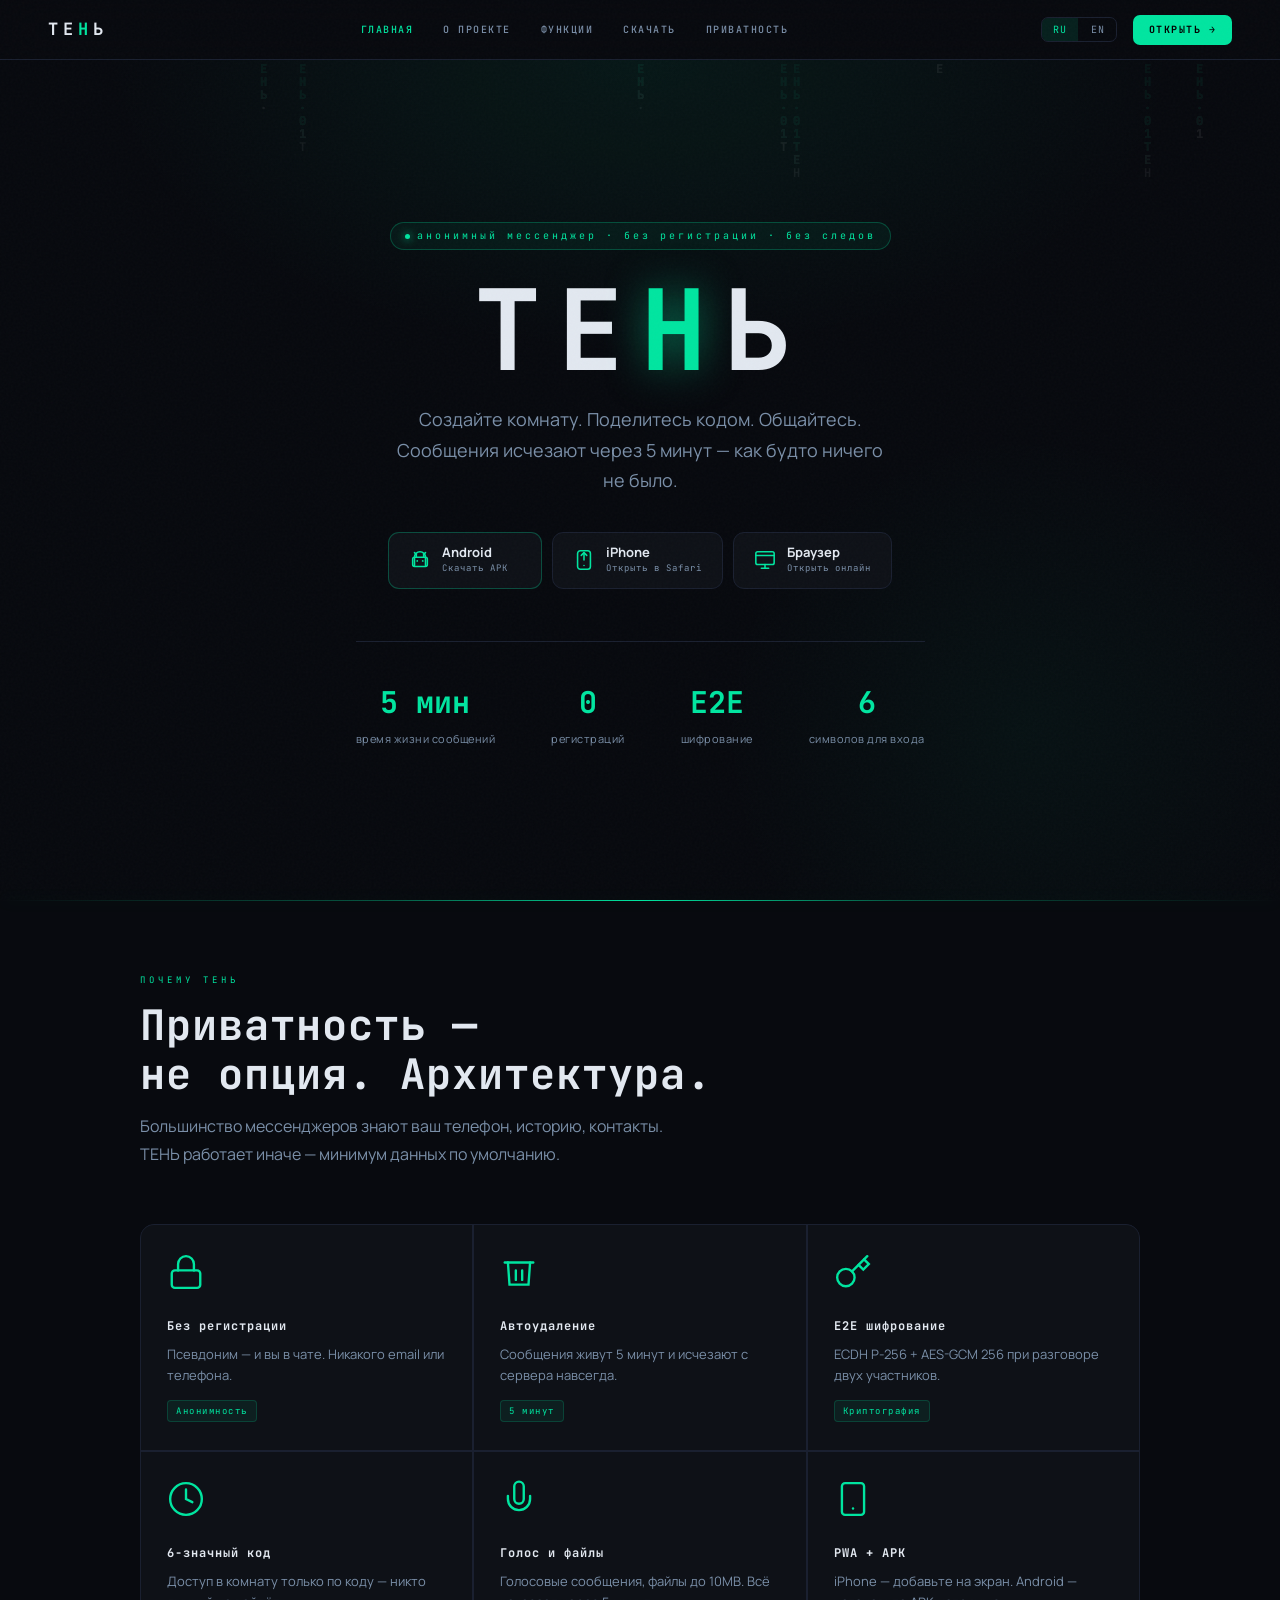
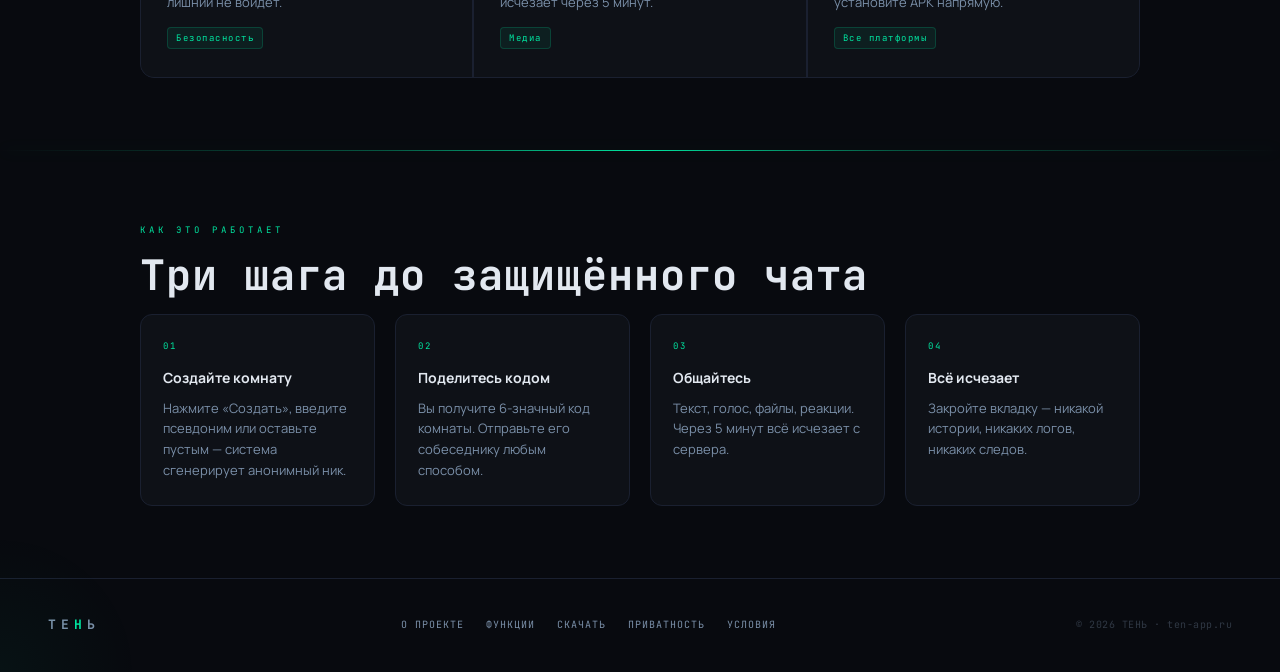
==== index.html @ 89d54ebd "Update index.html" ====
<!DOCTYPE html>
<html lang="ru">
<head>
<meta charset="UTF-8">
<meta name="viewport" content="width=device-width,initial-scale=1,viewport-fit=cover">
<title>ТЕНЬ — анонимный мессенджер</title>
<meta property="og:title" content="ТЕНЬ — анонимный мессенджер">
<meta property="og:description" content="Без регистрации. Сообщения исчезают через 5 минут.">
<meta property="og:type" content="website">
<meta name="description" content="Анонимный мессенджер без регистрации. Сообщения исчезают через 5 минут.">
<meta name="theme-color" content="#080a0f">
<meta name="color-scheme" content="dark">
<meta name="mobile-web-app-capable" content="yes">
<meta name="apple-mobile-web-app-capable" content="yes">
<meta name="apple-mobile-web-app-status-bar-style" content="black-translucent">
<link rel="icon" href="favicon.svg" type="image/svg+xml">
<link rel="stylesheet" href="shared.css">
</head>
<body>

<nav>
  <a class="nav-logo" href="index.html">
    <span class="nav-wordmark">ТЕ<em>Н</em>Ь</span>
  </a>
  <div class="nav-center" id="nav-center">
    <a href="index.html" class="active" data-t="nav_home">ГЛАВНАЯ</a>
    <a href="about.html" data-t="nav_about">О ПРОЕКТЕ</a>
    <a href="features.html" data-t="nav_features">ФУНКЦИИ</a>
    <a href="download.html" data-t="nav_download">СКАЧАТЬ</a>
    <a href="privacy.html" data-t="nav_privacy">ПРИВАТНОСТЬ</a>
  </div>
  <div class="nav-right">
    <div class="lang-switch">
      <button id="btn-ru" onclick="setLang('ru')" class="on">RU</button>
      <button id="btn-en" onclick="setLang('en')">EN</button>
    </div>
    <a class="nav-cta" href="https://ten-app.ru" target="_blank" data-t="nav_open">ОТКРЫТЬ →</a>
    <button class="nav-burger" id="burger">
      <svg width="20" height="20" viewBox="0 0 24 24" fill="none" stroke="currentColor" stroke-width="2"><line x1="3" y1="6" x2="21" y2="6"/><line x1="3" y1="12" x2="21" y2="12"/><line x1="3" y1="18" x2="21" y2="18"/></svg>
    </button>
  </div>
</nav>

<div class="page-wrap">

  <!-- HERO -->
  <section class="hero">
    <div class="hero-bg"></div>
    <canvas id="matrix"></canvas>
    <div class="hero-inner">

      <div class="hero-badge" data-t="hero_badge">анонимный мессенджер · без регистрации · без следов</div>
      <h1 class="hero-title">ТЕ<em>Н</em>Ь</h1>
      <p class="hero-sub" data-t="hero_sub">Создайте комнату. Поделитесь кодом. Общайтесь.<br>Сообщения исчезают через 5 минут — как будто ничего не было.</p>

      <!-- Platform buttons -->
      <div class="hero-platforms">
        <a class="pf-btn pf-android" href="https://pino4ka888-blip.github.io/AnonymousMessenger-/ten.apk">
          <!-- Android robot icon -->
          <svg width="22" height="22" viewBox="0 0 24 24" fill="none" stroke="currentColor" stroke-width="1.7" stroke-linecap="round" stroke-linejoin="round">
            <path d="M6 18V9a6 6 0 0 1 12 0v9"/><rect x="4" y="9" width="16" height="10" rx="2"/><line x1="8" y1="9" x2="8" y2="6"/><line x1="16" y1="9" x2="16" y2="6"/><line x1="8" y1="6" x2="6" y2="4"/><line x1="16" y1="6" x2="18" y2="4"/><circle cx="9" cy="13" r="1" fill="currentColor" stroke="none"/><circle cx="15" cy="13" r="1" fill="currentColor" stroke="none"/>
          </svg>
          <div class="pf-text">
            <span class="pf-label" data-t="pf_android_l">Android</span>
            <span class="pf-sub" data-t="pf_android_s">Скачать APK</span>
          </div>
        </a>
        <a class="pf-btn pf-ios" href="https://ten-app.ru" target="_blank">
          <!-- Phone + share icon for iOS PWA -->
          <svg width="22" height="22" viewBox="0 0 24 24" fill="none" stroke="currentColor" stroke-width="1.7" stroke-linecap="round" stroke-linejoin="round">
            <rect x="5" y="2" width="14" height="20" rx="3"/><line x1="12" y1="18" x2="12.01" y2="18"/><polyline points="9 7 12 4 15 7"/><line x1="12" y1="4" x2="12" y2="12"/>
          </svg>
          <div class="pf-text">
            <span class="pf-label" data-t="pf_ios_l">iPhone</span>
            <span class="pf-sub" data-t="pf_ios_s">Открыть в Safari</span>
          </div>
        </a>
        <a class="pf-btn pf-web" href="https://ten-app.ru" target="_blank">
          <!-- Monitor/browser icon -->
          <svg width="22" height="22" viewBox="0 0 24 24" fill="none" stroke="currentColor" stroke-width="1.7" stroke-linecap="round" stroke-linejoin="round">
            <rect x="2" y="3" width="20" height="14" rx="2"/><line x1="8" y1="21" x2="16" y2="21"/><line x1="12" y1="17" x2="12" y2="21"/><line x1="2" y1="7" x2="22" y2="7"/>
          </svg>
          <div class="pf-text">
            <span class="pf-label" data-t="pf_web_l">Браузер</span>
            <span class="pf-sub" data-t="pf_web_s">Открыть онлайн</span>
          </div>
        </a>
      </div>

      <div class="hero-numbers">
        <div><span class="hn-val" data-t="stat1_v">5 мин</span><div class="hn-label" data-t="stat1_l">время жизни сообщений</div></div>
        <div><span class="hn-val" data-t="stat2_v">0</span><div class="hn-label" data-t="stat2_l">регистраций</div></div>
        <div><span class="hn-val" data-t="stat3_v">E2E</span><div class="hn-label" data-t="stat3_l">шифрование</div></div>
        <div><span class="hn-val" data-t="stat4_v">6</span><div class="hn-label" data-t="stat4_l">символов для входа</div></div>
      </div>
    </div>
  </section>

  <div class="glow-rule"></div>

  <!-- WHY -->
  <div class="sec reveal">
    <div class="sec-kicker" data-t="why_k">почему тень</div>
    <h2 class="sec-title" data-t="why_t">Приватность —<br>не опция. Архитектура.</h2>
    <p class="sec-lead" data-t="why_d">Большинство мессенджеров знают ваш телефон, историю, контакты. ТЕНЬ работает иначе — минимум данных по умолчанию.</p>

    <div class="card-grid">
      <div class="card">
        <svg class="card-icon" viewBox="0 0 24 24" fill="none" stroke="currentColor" stroke-width="1.5" stroke-linecap="round"><rect x="3" y="11" width="18" height="11" rx="2"/><path d="M7 11V7a5 5 0 0 1 10 0v4"/></svg>
        <div class="card-name" data-t="f1_t">Без регистрации</div>
        <div class="card-body" data-t="f1_d">Псевдоним — и вы в чате. Никакого email или телефона.</div>
        <span class="card-tag" data-t="f1_g">Анонимность</span>
      </div>
      <div class="card">
        <svg class="card-icon" viewBox="0 0 24 24" fill="none" stroke="currentColor" stroke-width="1.5" stroke-linecap="round"><polyline points="3 6 5 6 21 6"/><path d="M19 6l-1 14H6L5 6"/><path d="M10 11v6M14 11v6"/></svg>
        <div class="card-name" data-t="f2_t">Автоудаление</div>
        <div class="card-body" data-t="f2_d">Сообщения живут 5 минут и исчезают с сервера навсегда.</div>
        <span class="card-tag" data-t="f2_g">5 минут</span>
      </div>
      <div class="card">
        <svg class="card-icon" viewBox="0 0 24 24" fill="none" stroke="currentColor" stroke-width="1.5" stroke-linecap="round"><path d="M21 2l-9.6 9.6"/><path d="M15.5 7.5l3 3L22 7l-3-3"/><circle cx="7.5" cy="15.5" r="5.5"/></svg>
        <div class="card-name" data-t="f4_t">E2E шифрование</div>
        <div class="card-body" data-t="f4_d">ECDH P-256 + AES-GCM 256 при разговоре двух участников.</div>
        <span class="card-tag" data-t="f4_g">Криптография</span>
      </div>
      <div class="card">
        <svg class="card-icon" viewBox="0 0 24 24" fill="none" stroke="currentColor" stroke-width="1.5" stroke-linecap="round"><circle cx="12" cy="12" r="10"/><polyline points="12 6 12 12 16 14"/></svg>
        <div class="card-name" data-t="f3_t">6-значный код</div>
        <div class="card-body" data-t="f3_d">Доступ в комнату только по коду — никто лишний не войдёт.</div>
        <span class="card-tag" data-t="f3_g">Безопасность</span>
      </div>
      <div class="card">
        <svg class="card-icon" viewBox="0 0 24 24" fill="none" stroke="currentColor" stroke-width="1.5" stroke-linecap="round"><path d="M12 1a3 3 0 0 0-3 3v8a3 3 0 0 0 6 0V4a3 3 0 0 0-3-3z"/><path d="M19 10v2a7 7 0 0 1-14 0v-2"/></svg>
        <div class="card-name" data-t="f5_t">Голос и файлы</div>
        <div class="card-body" data-t="f5_d">Голосовые сообщения, файлы до 10MB. Всё исчезает через 5 минут.</div>
        <span class="card-tag" data-t="f5_g">Медиа</span>
      </div>
      <div class="card">
        <svg class="card-icon" viewBox="0 0 24 24" fill="none" stroke="currentColor" stroke-width="1.5" stroke-linecap="round"><rect x="5" y="2" width="14" height="20" rx="2"/><line x1="12" y1="18" x2="12.01" y2="18"/></svg>
        <div class="card-name" data-t="f6_t">PWA + APK</div>
        <div class="card-body" data-t="f6_d">iPhone — добавьте на экран. Android — установите APK напрямую.</div>
        <span class="card-tag" data-t="f6_g">Все платформы</span>
      </div>
    </div>
  </div>

  <div class="glow-rule"></div>

  <!-- HOW -->
  <div class="sec reveal">
    <div class="sec-kicker" data-t="how_k">как это работает</div>
    <h2 class="sec-title" data-t="how_t">Четыре шага до защищённого чата</h2>
    <div class="steps">
      <div class="step"><div class="step-t" data-t="s1_t">Создайте комнату</div><div class="step-d" data-t="s1_d">Нажмите «Создать», введите псевдоним или оставьте пустым — система сгенерирует анонимный ник.</div></div>
      <div class="step"><div class="step-t" data-t="s2_t">Поделитесь кодом</div><div class="step-d" data-t="s2_d">Вы получите 6-значный код комнаты. Отправьте его собеседнику любым способом.</div></div>
      <div class="step"><div class="step-t" data-t="s3_t">Общайтесь</div><div class="step-d" data-t="s3_d">Текст, голос, файлы, реакции. Через 5 минут всё исчезает с сервера.</div></div>
      <div class="step"><div class="step-t" data-t="s4_t">Всё исчезает</div><div class="step-d" data-t="s4_d">Закройте вкладку — никакой истории, никаких логов, никаких следов.</div></div>
    </div>
  </div>

  <footer>
    <div class="foot-logo">ТЕ<em>Н</em>Ь</div>
    <div class="foot-links">
      <a href="about.html" data-t="nav_about">О ПРОЕКТЕ</a>
      <a href="features.html" data-t="nav_features">ФУНКЦИИ</a>
      <a href="download.html" data-t="nav_download">СКАЧАТЬ</a>
      <a href="privacy.html" data-t="nav_privacy">ПРИВАТНОСТЬ</a>
      <a href="terms.html" data-t="nav_terms">УСЛОВИЯ</a>
    </div>
    <div class="foot-copy" data-t="foot_copy">© 2026 ТЕНЬ </div>
  </footer>
</div>

<script src="shared.js"></script>
<script>initMatrix('matrix');</script>
</body>
</html>
---- shared.css ----
@import url('https://fonts.googleapis.com/css2?family=JetBrains+Mono:wght@300;400;500;700&family=Manrope:wght@300;400;500;600;700;800&display=swap');

*, *::before, *::after { box-sizing: border-box; margin: 0; padding: 0; }

:root {
  --bg:       #080a0f;
  --surface:  #0e1117;
  --panel:    #131720;
  --border:   #1a2030;
  --accent:   #00e5a0;
  --danger:   #ff4757;
  --text:     #e2e8f0;
  --muted:    #7a8fa8;
  --glow:     rgba(0,229,160,0.18);
}

html { scroll-behavior: smooth; }

body {
  background: var(--bg);
  color: var(--text);
  font-family: 'Manrope', sans-serif;
  line-height: 1.6;
  overflow-x: hidden;
  min-height: 100vh;
  /* iOS: prevent font inflation */
  -webkit-text-size-adjust: 100%;
  text-size-adjust: 100%;
}

/* iOS tap highlight */
a, button { -webkit-tap-highlight-color: transparent; }

/* Safe area for notched iPhones - applied via media query */
@supports(padding: env(safe-area-inset-left)) {
  nav { padding-left: max(48px, env(safe-area-inset-left)); padding-right: max(48px, env(safe-area-inset-right)); }
  footer { padding-bottom: max(36px, env(safe-area-inset-bottom)); }
}

/* Noise texture */
body::after {
  content: '';
  position: fixed;
  pointer-events: none;
  z-index: 9999;
  opacity: 0.025;
  background-image: url("data:image/svg+xml,%3Csvg viewBox='0 0 512 512' xmlns='http://www.w3.org/2000/svg'%3E%3Cfilter id='n'%3E%3CfeTurbulence type='fractalNoise' baseFrequency='0.75' numOctaves='4' stitchTiles='stitch'/%3E%3C/filter%3E%3Crect width='100%25' height='100%25' filter='url(%23n)'/%3E%3C/svg%3E");
  /* iOS Safari: inset not supported in older versions */
  top: 0; right: 0; bottom: 0; left: 0;
}

/* Scrollbar */
::-webkit-scrollbar { width: 3px; }
::-webkit-scrollbar-track { background: transparent; }
::-webkit-scrollbar-thumb { background: var(--border); border-radius: 2px; }

/* ── NAV ── */
nav {
  position: fixed; top: 0; left: 0; right: 0;
  z-index: 500;
  height: 60px;
  display: -webkit-box;
  display: -ms-flexbox;
  display: flex;
  -webkit-box-align: center;
      -ms-flex-align: center;
          align-items: center;
  -webkit-box-pack: justify;
      -ms-flex-pack: justify;
          justify-content: space-between;
  padding: 0 48px;
  background: rgba(8,10,15,0.88);
  -webkit-backdrop-filter: blur(24px);
          backdrop-filter: blur(24px);
  border-bottom: 1px solid var(--border);
}
.nav-logo {
  display: flex; align-items: center; gap: 11px;
  text-decoration: none; cursor: pointer;
}
.nav-logo svg { width: 38px; height: 38px; flex-shrink: 0; }
.nav-wordmark {
  font-family: 'JetBrains Mono', monospace;
  font-size: 17px; font-weight: 700;
  letter-spacing: 5px; color: var(--text);
}
.nav-wordmark em { font-style: normal; color: var(--accent); }

.nav-center {
  display: flex; align-items: center; gap: 4px;
}
.nav-center a {
  font-family: 'JetBrains Mono', monospace;
  font-size: 10px; letter-spacing: 1.5px; font-weight: 500;
  color: var(--muted); text-decoration: none;
  padding: 6px 13px; border-radius: 6px;
  transition: color .18s, background .18s;
}
.nav-center a:hover { color: var(--accent); background: rgba(0,229,160,.06); }
.nav-center a.active { color: var(--accent); }

.nav-right {
  display: flex; align-items: center; gap: 16px;
}
.lang-switch {
  display: flex; align-items: center; gap: 2px;
  border: 1px solid var(--border); border-radius: 7px;
  overflow: hidden;
}
.lang-switch button {
  font-family: 'JetBrains Mono', monospace;
  font-size: 10px; letter-spacing: 1px;
  background: none; border: none; cursor: pointer;
  color: var(--muted); padding: 5px 11px;
  transition: all .18s;
}
.lang-switch button.on { background: rgba(0,229,160,.1); color: var(--accent); }

.nav-cta {
  font-family: 'JetBrains Mono', monospace;
  font-size: 10px; letter-spacing: 1.5px; font-weight: 700;
  color: #000; background: var(--accent);
  padding: 7px 16px; border-radius: 7px;
  text-decoration: none; border: none; cursor: pointer;
  transition: all .18s;
}
.nav-cta:hover { background: #00ffb0; transform: translateY(-1px); }

/* Hamburger mobile */
.nav-burger {
  display: none;
  background: none; border: none; cursor: pointer;
  color: var(--muted); padding: 4px;
}

/* ── PAGE WRAPPER ── */
.page-wrap { padding-top: 60px; }

/* ── HERO SECTION ── */
.hero {
  position: relative; overflow: hidden;
  min-height: calc(100vh - 60px);
  display: flex; align-items: center; justify-content: center;
  text-align: center;
  padding: 52px 40px 44px;
}
.hero-bg {
  position: absolute; top: 0; left: 0; right: 0; bottom: 0;
  background:
    radial-gradient(ellipse 60% 50% at 50% 0%, rgba(0,229,160,.07) 0%, transparent 70%),
    radial-gradient(ellipse 40% 60% at 80% 80%, rgba(0,229,160,.04) 0%, transparent 60%);
}
#matrix { position: absolute; top: 0; left: 0; right: 0; bottom: 0; width: 100%; height: 100%; opacity: .06; }

.hero-inner { position: relative; z-index: 2; max-width: 740px; }

.hero-badge {
  display: inline-flex; align-items: center; gap: 7px;
  font-family: 'JetBrains Mono', monospace;
  font-size: 10px; letter-spacing: 3px; color: var(--accent);
  border: 1px solid rgba(0,229,160,.25);
  padding: 5px 14px; border-radius: 20px;
  background: rgba(0,229,160,.05);
  margin-bottom: 24px;
  opacity: 0; animation: up .5s .1s forwards;
}
.hero-badge::before {
  content: ''; width: 5px; height: 5px; border-radius: 50%;
  background: var(--accent);
  box-shadow: 0 0 8px var(--accent);
  animation: pulse 2s infinite;
}
@keyframes pulse { 0%,100%{opacity:1} 50%{opacity:.3} }

.hero-logo {
  width: 96px; height: 96px;
  margin: 0 auto 32px;
  filter: drop-shadow(0 0 28px rgba(0,229,160,.45));
  animation: float 4s ease-in-out infinite, up .6s .2s both;
}
@keyframes float { 0%,100%{transform:translateY(0)} 50%{transform:translateY(-10px)} }

.hero-title {
  font-family: 'JetBrains Mono', monospace;
  font-size: clamp(64px,11vw,112px);
  font-weight: 700; letter-spacing: 16px;
  line-height: 1; color: var(--text);
  margin-bottom: 18px;
  opacity: 0; animation: up .6s .3s forwards;
}
.hero-title em { font-style: normal; color: var(--accent); text-shadow: 0 0 40px rgba(0,229,160,.5); }

.hero-sub {
  font-size: 18px; color: var(--muted);
  line-height: 1.7; max-width: 500px; margin: 0 auto 36px;
  opacity: 0; animation: up .6s .45s forwards;
}

.hero-btns {
  display: flex; align-items: center; justify-content: center;
  gap: 14px; flex-wrap: wrap;
  opacity: 0; animation: up .6s .6s forwards;
}
.btn {
  display: inline-flex; align-items: center; gap: 8px;
  font-family: 'JetBrains Mono', monospace;
  font-size: 11px; font-weight: 700; letter-spacing: 1px;
  padding: 13px 26px; border-radius: 9px;
  text-decoration: none; border: none; cursor: pointer;
  transition: all .2s; white-space: nowrap;
}
.btn-solid { background: var(--accent); color: #000; }
.btn-solid:hover { background: #00ffb0; transform: translateY(-2px); box-shadow: 0 8px 28px rgba(0,229,160,.28); }
.btn-outline { background: none; color: var(--accent); border: 1px solid rgba(0,229,160,.35); }
.btn-outline:hover { border-color: var(--accent); background: rgba(0,229,160,.06); transform: translateY(-2px); }


/* ── PLATFORM BUTTONS (hero) ── */
.hero-platforms {
  display: -webkit-box; display: -ms-flexbox; display: flex;
  -webkit-box-align: stretch; -ms-flex-align: stretch; align-items: stretch;
  justify-content: center;
  gap: 10px; flex-wrap: wrap;
  opacity: 0; animation: up .6s .6s forwards;
  margin-bottom: 0;
}
.pf-btn {
  display: -webkit-inline-box; display: -ms-inline-flexbox; display: inline-flex;
  -webkit-box-align: center; -ms-flex-align: center; align-items: center;
  gap: 11px;
  font-family: "Manrope", sans-serif;
  text-decoration: none;
  padding: 12px 20px; border-radius: 11px;
  transition: all .2s; white-space: nowrap;
  border: 1px solid var(--border);
  background: var(--surface);
  min-width: 154px;
}
.pf-btn:hover { border-color: rgba(0,229,160,.4); background: var(--panel); transform: translateY(-2px); }
.pf-android { border-color: rgba(0,229,160,.28); }
.pf-android:hover { box-shadow: 0 6px 22px rgba(0,229,160,.15); }
.pf-text { display: -webkit-box; display: -ms-flexbox; display: flex; flex-direction: column; text-align: left; gap: 1px; }
.pf-label { font-size: 13px; font-weight: 700; color: var(--text); line-height: 1.2; }
.pf-sub { font-family: "JetBrains Mono", monospace; font-size: 9px; letter-spacing: 1px; color: var(--muted); }
.pf-btn svg { color: var(--accent); flex-shrink: 0; }
@media(max-width:520px){
  .hero-platforms { flex-direction: column; align-items: stretch; }
  .pf-btn { min-width: unset; justify-content: flex-start; }
}

.hero-numbers {
  display: flex; align-items: center; justify-content: center;
  gap: 56px; flex-wrap: wrap;
  margin-top: 52px; padding-top: 36px;
  border-top: 1px solid var(--border);
  opacity: 0; animation: up .5s .75s forwards;
}
.hn-val {
  font-family: 'JetBrains Mono', monospace;
  font-size: 30px; font-weight: 700; color: var(--accent); display: block;
}
.hn-label { font-size: 11px; color: var(--muted); letter-spacing: .5px; margin-top: 4px; }

@keyframes up {
  from { opacity:0; transform:translateY(18px); }
  to   { opacity:1; transform:translateY(0); }
}

/* ── GLOW RULE ── */
.glow-rule {
  height: 1px;
  background: linear-gradient(90deg, transparent 0%, rgba(0,229,160,.35) 30%, #00e5a0 50%, rgba(0,229,160,.35) 70%, transparent 100%);
  box-shadow: 0 0 16px rgba(0,229,160,.2);
  margin: 0;
}

/* ── SECTION ── */
.sec {
  max-width: 1080px; margin: 0 auto;
  padding: 72px 40px;
}
.sec-kicker {
  font-family: 'JetBrains Mono', monospace;
  font-size: 9px; letter-spacing: 4px; color: var(--accent);
  text-transform: uppercase; margin-bottom: 14px;
}
.sec-title {
  font-family: 'JetBrains Mono', monospace;
  font-size: clamp(26px,4vw,42px); font-weight: 700;
  letter-spacing: 1px; color: var(--text); line-height: 1.15;
  margin-bottom: 14px;
}
.sec-lead {
  font-size: 16px; color: var(--muted); line-height: 1.75;
  max-width: 540px; margin-bottom: 56px;
}

/* ── CARD GRID ── */
.card-grid {
  display: grid;
  grid-template-columns: repeat(auto-fill, minmax(290px,1fr));
  gap: 2px;
  background: var(--border);
  border: 1px solid var(--border);
  border-radius: 14px;
  overflow: hidden;
}
.card {
  background: var(--surface);
  padding: 28px 26px;
  transition: background .2s;
  position: relative;
}
.card:hover { background: var(--panel); }
.card-icon {
  width: 38px; height: 38px; margin-bottom: 18px; color: var(--accent);
}
.card-name {
  font-family: 'JetBrains Mono', monospace;
  font-size: 12px; font-weight: 700; letter-spacing: 1px;
  color: var(--text); margin-bottom: 8px;
}
.card-body { font-size: 13px; color: var(--muted); line-height: 1.65; }
.card-tag {
  display: inline-block; margin-top: 13px;
  font-family: 'JetBrains Mono', monospace; font-size: 9px; letter-spacing: 1.5px;
  padding: 3px 8px; border-radius: 4px;
  background: rgba(0,229,160,.07); color: var(--accent);
  border: 1px solid rgba(0,229,160,.18);
}

/* ── STEPS ── */
.steps {
  display: grid;
  grid-template-columns: repeat(auto-fill, minmax(210px,1fr));
  gap: 20px; counter-reset: step;
}
.step {
  counter-increment: step;
  background: var(--surface); border: 1px solid var(--border);
  border-radius: 12px; padding: 24px 22px;
  transition: border-color .2s, transform .2s;
  position: relative;
}
.step:hover { border-color: rgba(0,229,160,.28); transform: translateY(-3px); }
.step::before {
  content: "0" counter(step);
  font-family: 'JetBrains Mono', monospace; font-size: 9px;
  color: var(--accent); letter-spacing: 2px; display: block; margin-bottom: 14px;
}
.step-t { font-size: 14px; font-weight: 700; color: var(--text); margin-bottom: 8px; }
.step-d { font-size: 13px; color: var(--muted); line-height: 1.6; }

/* ── TERMINAL ── */
.terminal {
  background: var(--surface); border: 1px solid var(--border);
  border-radius: 12px; overflow: hidden;
  font-family: 'JetBrains Mono', monospace;
}
.term-bar {
  background: var(--panel); padding: 9px 16px;
  display: flex; align-items: center; gap: 7px;
  border-bottom: 1px solid var(--border);
}
.dot { width: 9px; height: 9px; border-radius: 50%; }
.dot.r{background:#ff5f57} .dot.y{background:#febc2e} .dot.g{background:#28c840}
.term-label { font-size: 10px; color: var(--muted); letter-spacing: 1px; margin-left: 6px; }
.term-body { padding: 18px 22px; font-size: 12px; line-height: 2; }
.tc { color: var(--accent); }
.td { color: rgba(122,143,168,.55); }
.th { color: var(--text); }

/* ── TECH GRID ── */
.tech-grid {
  display: grid;
  grid-template-columns: repeat(auto-fill, minmax(170px,1fr));
  gap: 14px; margin-top: 36px;
}
.tech-item {
  background: var(--surface); border: 1px solid var(--border);
  border-radius: 10px; padding: 16px 18px;
  transition: border-color .2s;
}
.tech-item:hover { border-color: rgba(0,229,160,.22); }
.tech-n { font-family: 'JetBrains Mono', monospace; font-size: 12px; font-weight: 700; color: var(--accent); margin-bottom: 4px; }
.tech-d { font-size: 11px; color: var(--muted); line-height: 1.5; }

/* ── SECURITY SPLIT ── */
.split2 { display: grid; grid-template-columns: 1fr 1fr; gap: 20px; }
@media(max-width:640px){ .split2{grid-template-columns:1fr} }
.scard {
  background: var(--surface); border: 1px solid var(--border);
  border-radius: 13px; padding: 26px 24px;
  transition: border-color .2s;
}
.scard:hover { border-color: rgba(0,229,160,.22); }
.scard.hi { border-color: rgba(0,229,160,.3); background: linear-gradient(135deg,rgba(0,229,160,.04),var(--surface)); }
.scard-kicker { font-family:'JetBrains Mono',monospace; font-size:9px; letter-spacing:3px; color:var(--accent); margin-bottom:10px; }
.scard-t { font-size:16px; font-weight:700; color:var(--text); margin-bottom:10px; }
.scard-d { font-size:13px; color:var(--muted); line-height:1.65; }
.tick-list { list-style:none; margin-top:14px; display:flex; flex-direction:column; gap:7px; }
.tick-list li { font-size:12px; color:var(--muted); padding-left:18px; position:relative; line-height:1.5; }
.tick-list li::before { content:'✓'; position:absolute; left:0; color:var(--accent); font-weight:700; }
.tick-list li.no::before { content:'✗'; color:var(--danger); }

/* ── DOWNLOAD CARDS ── */
.dl-grid {
  display: grid;
  grid-template-columns: repeat(auto-fill, minmax(270px,1fr));
  gap: 20px; margin-top: 48px;
}
.dlcard {
  background: var(--surface); border: 1px solid var(--border);
  border-radius: 16px; padding: 32px 26px; text-align: center;
  transition: border-color .2s, transform .2s;
  position: relative; overflow: hidden;
}
.dlcard::after {
  content:''; position:absolute; bottom:0; left:0; right:0;
  height:2px; background:var(--accent);
  transform:scaleX(0); transition:transform .3s; transform-origin:center;
}
.dlcard:hover { border-color:rgba(0,229,160,.3); transform:translateY(-4px); }
.dlcard:hover::after { transform:scaleX(1); }
.dlcard.feat { border-color:rgba(0,229,160,.32); background:linear-gradient(135deg,rgba(0,229,160,.05),var(--surface)); }
.dl-badge {
  display:inline-block; font-family:'JetBrains Mono',monospace; font-size:8px;
  letter-spacing:2px; padding:3px 9px; border-radius:20px;
  background:rgba(0,229,160,.1); color:var(--accent);
  border:1px solid rgba(0,229,160,.22); margin-bottom:18px;
}
.dl-emoji { font-size:44px; margin-bottom:14px; display:block; }
.dl-title {
  font-family:'JetBrains Mono',monospace; font-size:14px; font-weight:700;
  letter-spacing:2px; color:var(--text); margin-bottom:8px;
}
.dl-desc { font-size:12px; color:var(--muted); line-height:1.65; margin-bottom:20px; }
.dl-steps {
  font-size:11px; color:var(--muted); text-align:left;
  background:rgba(0,0,0,.28); border-radius:7px;
  padding:11px 14px; margin-bottom:18px; line-height:1.9;
  border:1px solid var(--border); font-family:'JetBrains Mono',monospace;
}
.dl-steps span { display:block; color:var(--accent); font-size:8px; letter-spacing:2px; margin-bottom:5px; }

/* ── PROSE (Privacy/Terms) ── */
.prose-wrap { max-width:740px; margin:0 auto; padding:80px 40px 100px; }
.prose-wrap h1 {
  font-family:'JetBrains Mono',monospace; font-size:clamp(22px,4vw,34px);
  font-weight:700; letter-spacing:2px; color:var(--text); margin-bottom:8px;
}
.prose-date {
  font-family:'JetBrains Mono',monospace; font-size:10px; letter-spacing:1px;
  color:var(--muted); margin-bottom:40px; padding-bottom:28px;
  border-bottom:1px solid var(--border);
}
.prose-wrap h2 {
  font-family:'JetBrains Mono',monospace; font-size:10px; letter-spacing:3px;
  color:var(--accent); text-transform:uppercase; margin:36px 0 12px;
}
.prose-wrap p { font-size:14px; color:var(--muted); line-height:1.8; margin-bottom:12px; }
.prose-wrap ul { list-style:none; padding:0; }
.prose-wrap li { font-size:14px; color:var(--muted); line-height:1.75; margin-bottom:9px; padding-left:18px; position:relative; }
.prose-wrap li::before { content:'—'; position:absolute; left:0; color:var(--accent); }
.prose-callout {
  background:rgba(0,229,160,.05); border:1px solid rgba(0,229,160,.2);
  border-radius:10px; padding:18px 22px; margin:22px 0;
}
.prose-callout p { color:var(--text); margin:0; }
.prose-wrap strong { color:var(--text); font-weight:600; }

/* ── FOOTER ── */
footer {
  border-top:1px solid var(--border);
  padding:36px 48px;
  display:flex; align-items:center; justify-content:space-between;
  flex-wrap:wrap; gap:16px;
}
.foot-logo { font-family:'JetBrains Mono',monospace; font-size:13px; font-weight:700; letter-spacing:5px; color:var(--muted); }
.foot-logo em { font-style:normal; color:var(--accent); }
.foot-links { display:flex; gap:22px; flex-wrap:wrap; }
.foot-links a { font-family:'JetBrains Mono',monospace; font-size:10px; letter-spacing:1px; color:var(--muted); text-decoration:none; transition:color .18s; }
.foot-links a:hover { color:var(--accent); }
.foot-copy { font-family:'JetBrains Mono',monospace; font-size:10px; letter-spacing:.5px; color:rgba(122,143,168,.35); }

/* ── REVEAL ── */
.reveal { opacity:0; transform:translateY(22px); transition:opacity .6s, transform .6s; }
.reveal.in { opacity:1; transform:translateY(0); }

/* ── RESPONSIVE ── */

/* Tablet: 769–1024px */
@media(max-width:1024px){
  nav { padding:0 28px; }
  .nav-center a { padding:6px 9px; font-size:9px; }
  .sec { padding:72px 28px; }
  .hero { padding:72px 28px; }
  .card-grid { grid-template-columns: repeat(auto-fill, minmax(240px,1fr)); }
}

/* Mobile: ≤768px */
@media(max-width:768px){
  nav { padding:0 18px; }
  .nav-center { display:none; }
  .nav-center.open {
    display:flex; flex-direction:column; align-items:flex-start;
    position:fixed; top:60px; left:0; right:0;
    background:var(--bg); border-bottom:1px solid var(--border);
    padding:12px 18px; gap:2px; z-index:499;
  }
  .nav-wordmark { font-size:14px; letter-spacing:3px; }
  .nav-burger { display:block; }
  .nav-cta { font-size:9px; padding:6px 11px; }

  .sec { padding:52px 18px; }
  .hero { padding:52px 18px 40px; min-height:auto; }
  .hero-title { font-size: clamp(52px, 18vw, 80px); letter-spacing:8px; }
  .hero-logo { width:72px; height:72px; margin-bottom:22px; }
  .hero-sub { font-size:15px; }
  .hero-btns { flex-direction:column; align-items:stretch; }
  .hero-btns .btn { justify-content:center; }
  
/* ── PLATFORM BUTTONS (hero) ── */
.hero-platforms {
  display: -webkit-box; display: -ms-flexbox; display: flex;
  -webkit-box-align: stretch; -ms-flex-align: stretch; align-items: stretch;
  justify-content: center;
  gap: 10px; flex-wrap: wrap;
  opacity: 0; animation: up .6s .6s forwards;
  margin-bottom: 0;
}
.pf-btn {
  display: -webkit-inline-box; display: -ms-inline-flexbox; display: inline-flex;
  -webkit-box-align: center; -ms-flex-align: center; align-items: center;
  gap: 11px;
  font-family: "Manrope", sans-serif;
  text-decoration: none;
  padding: 12px 20px; border-radius: 11px;
  transition: all .2s; white-space: nowrap;
  border: 1px solid var(--border);
  background: var(--surface);
  min-width: 154px;
}
.pf-btn:hover { border-color: rgba(0,229,160,.4); background: var(--panel); transform: translateY(-2px); }
.pf-android { border-color: rgba(0,229,160,.28); }
.pf-android:hover { box-shadow: 0 6px 22px rgba(0,229,160,.15); }
.pf-text { display: -webkit-box; display: -ms-flexbox; display: flex; flex-direction: column; text-align: left; gap: 1px; }
.pf-label { font-size: 13px; font-weight: 700; color: var(--text); line-height: 1.2; }
.pf-sub { font-family: "JetBrains Mono", monospace; font-size: 9px; letter-spacing: 1px; color: var(--muted); }
.pf-btn svg { color: var(--accent); flex-shrink: 0; }
@media(max-width:520px){
  .hero-platforms { flex-direction: column; align-items: stretch; }
  .pf-btn { min-width: unset; justify-content: flex-start; }
}

.hero-numbers { gap:20px; padding-top:32px; margin-top:52px; }
  .hn-val { font-size:22px; }

  .card-grid { grid-template-columns:1fr; gap:1px; }
  .steps { grid-template-columns:1fr; }
  .split2 { grid-template-columns:1fr; }
  .dl-grid { grid-template-columns:1fr; }
  .tech-grid { grid-template-columns:repeat(2,1fr); }

  .about-hero { padding:52px 18px 40px; }

  footer { padding:24px 18px; flex-direction:column; align-items:flex-start; gap:14px; }
  .foot-links { gap:14px; }
  .prose-wrap { padding:52px 18px 72px; }
}

/* Small mobile: ≤400px */
@media(max-width:400px){
  .hero-title { font-size:48px; letter-spacing:5px; }
  .nav-wordmark { display:none; }
  .tech-grid { grid-template-columns:1fr; }
  
/* ── PLATFORM BUTTONS (hero) ── */
.hero-platforms {
  display: -webkit-box; display: -ms-flexbox; display: flex;
  -webkit-box-align: stretch; -ms-flex-align: stretch; align-items: stretch;
  justify-content: center;
  gap: 10px; flex-wrap: wrap;
  opacity: 0; animation: up .6s .6s forwards;
  margin-bottom: 0;
}
.pf-btn {
  display: -webkit-inline-box; display: -ms-inline-flexbox; display: inline-flex;
  -webkit-box-align: center; -ms-flex-align: center; align-items: center;
  gap: 11px;
  font-family: "Manrope", sans-serif;
  text-decoration: none;
  padding: 12px 20px; border-radius: 11px;
  transition: all .2s; white-space: nowrap;
  border: 1px solid var(--border);
  background: var(--surface);
  min-width: 154px;
}
.pf-btn:hover { border-color: rgba(0,229,160,.4); background: var(--panel); transform: translateY(-2px); }
.pf-android { border-color: rgba(0,229,160,.28); }
.pf-android:hover { box-shadow: 0 6px 22px rgba(0,229,160,.15); }
.pf-text { display: -webkit-box; display: -ms-flexbox; display: flex; flex-direction: column; text-align: left; gap: 1px; }
.pf-label { font-size: 13px; font-weight: 700; color: var(--text); line-height: 1.2; }
.pf-sub { font-family: "JetBrains Mono", monospace; font-size: 9px; letter-spacing: 1px; color: var(--muted); }
.pf-btn svg { color: var(--accent); flex-shrink: 0; }
@media(max-width:520px){
  .hero-platforms { flex-direction: column; align-items: stretch; }
  .pf-btn { min-width: unset; justify-content: flex-start; }
}

.hero-numbers { flex-direction:column; align-items:center; gap:18px; }
  .lang-switch button { padding:4px 8px; }
}

/* ── ACCESSIBILITY ── */
@media (prefers-reduced-motion: reduce) {
  *, *::before, *::after {
    animation-duration: 0.01ms !important;
    animation-iteration-count: 1 !important;
    transition-duration: 0.01ms !important;
  }
  .reveal { opacity: 1; transform: none; }
  .hero-logo { animation: none; }
  .hero-badge::before { animation: none; }
}

/* ── CANVAS CROSS-BROWSER ── */
canvas {
  display: block;
  image-rendering: -webkit-optimize-contrast; /* Safari */
  image-rendering: pixelated; /* Chrome/FF */
}
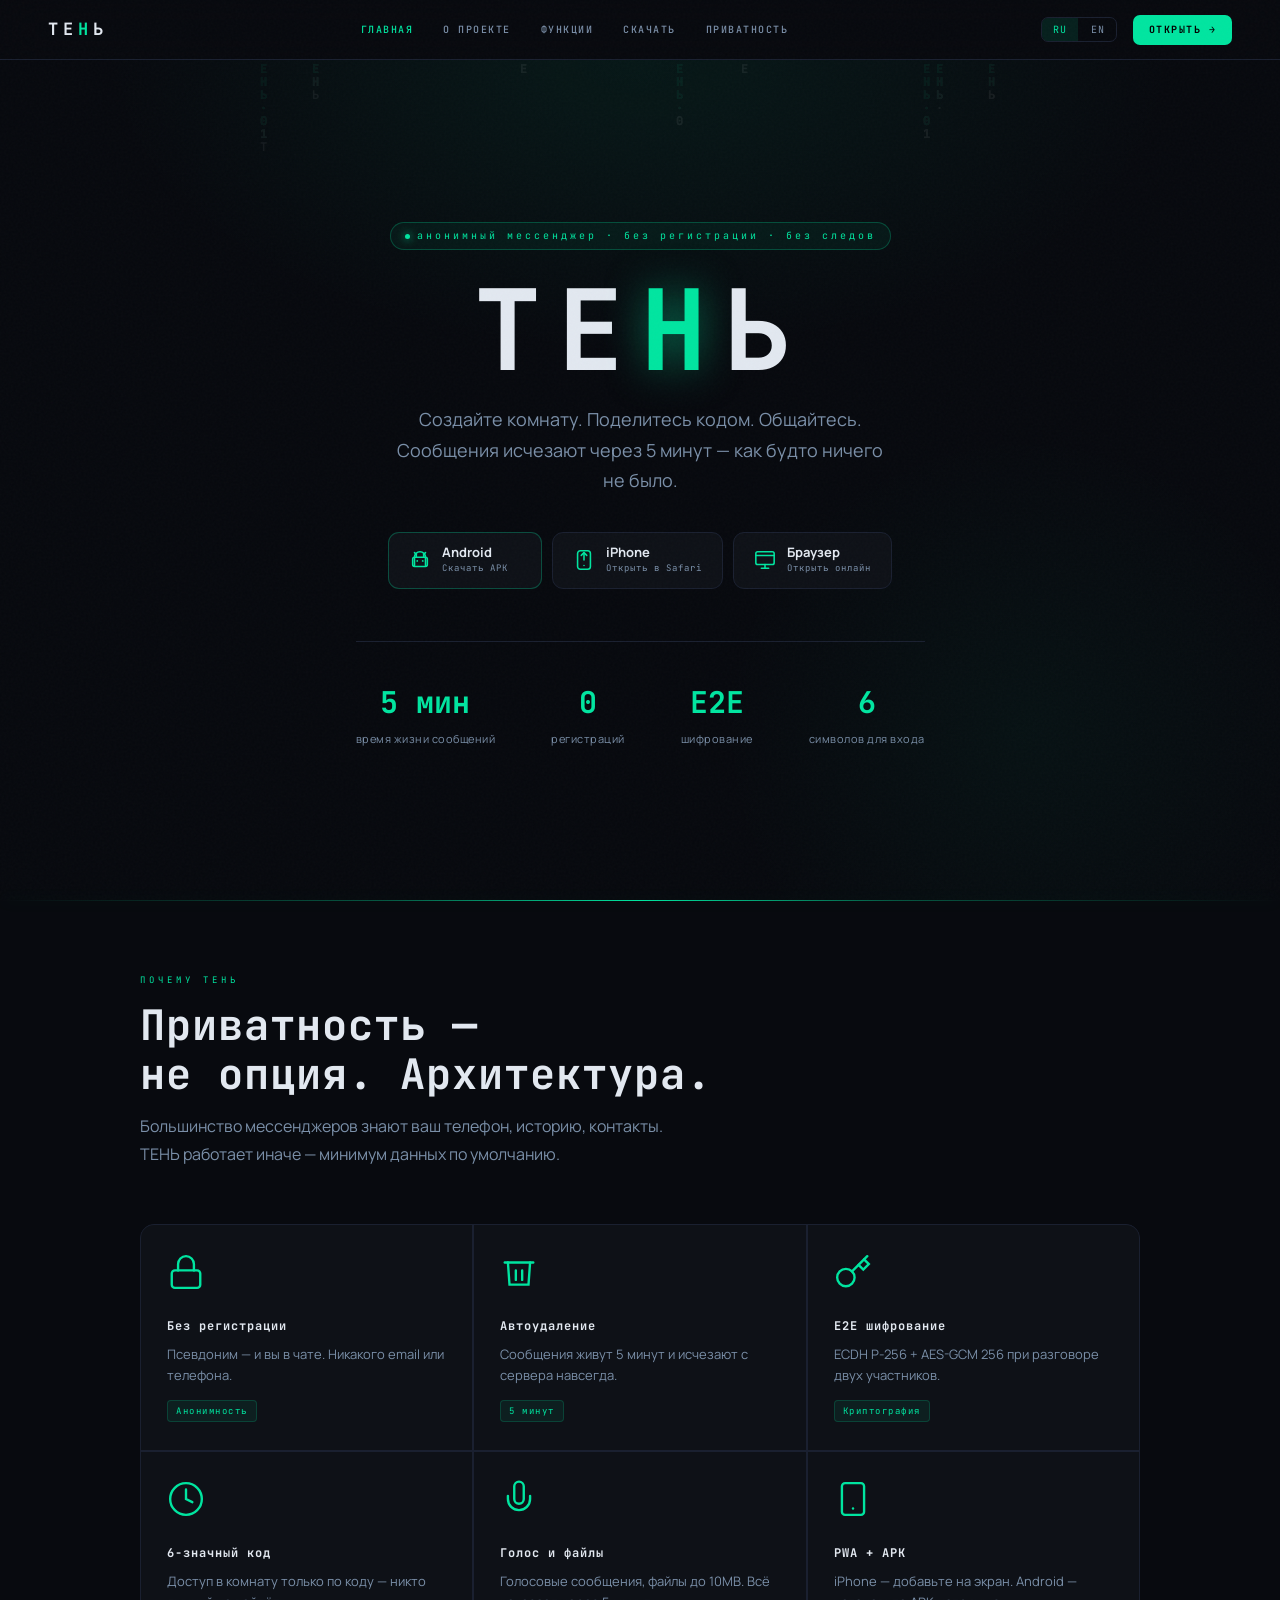
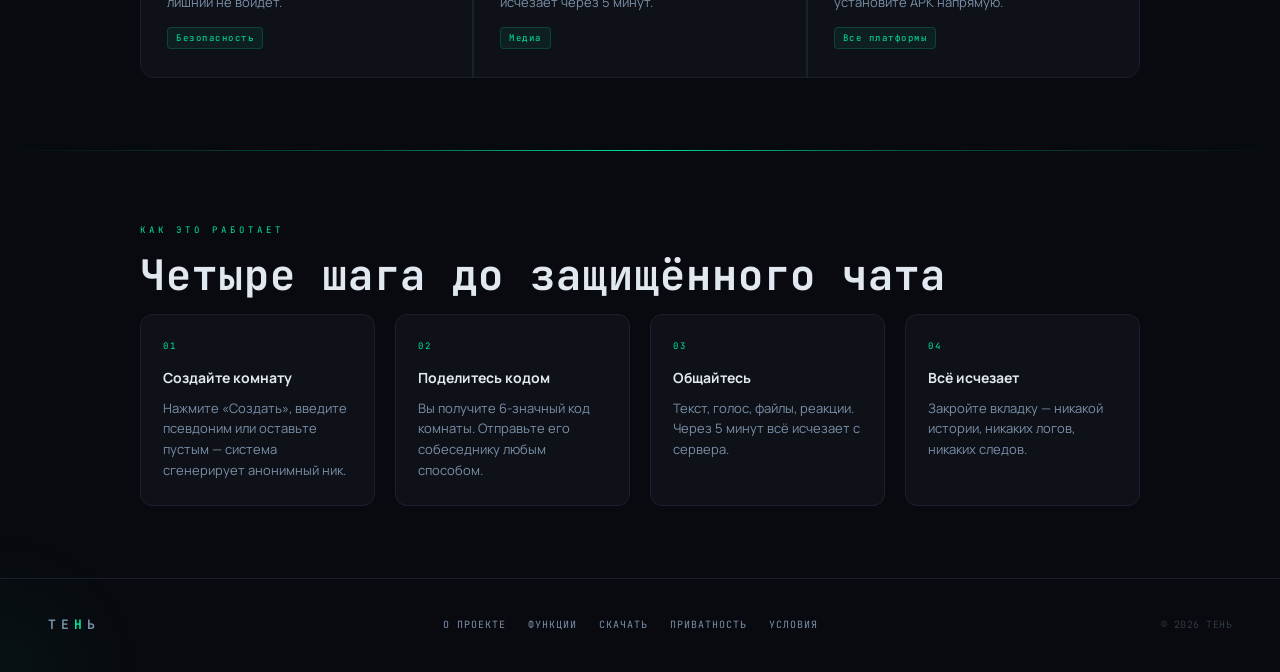
==== commit 41345ec9: "Add files via upload" ====
--- a/index.html
+++ b/index.html
@@ -167,7 +167,7 @@
       <a href="privacy.html" data-t="nav_privacy">ПРИВАТНОСТЬ</a>
       <a href="terms.html" data-t="nav_terms">УСЛОВИЯ</a>
     </div>
-    <div class="foot-copy" data-t="foot_copy">© 2026 ТЕНЬ </div>
+    <div class="foot-copy" data-t="foot_copy">© 2026 ТЕНЬ</div>
   </footer>
 </div>
 
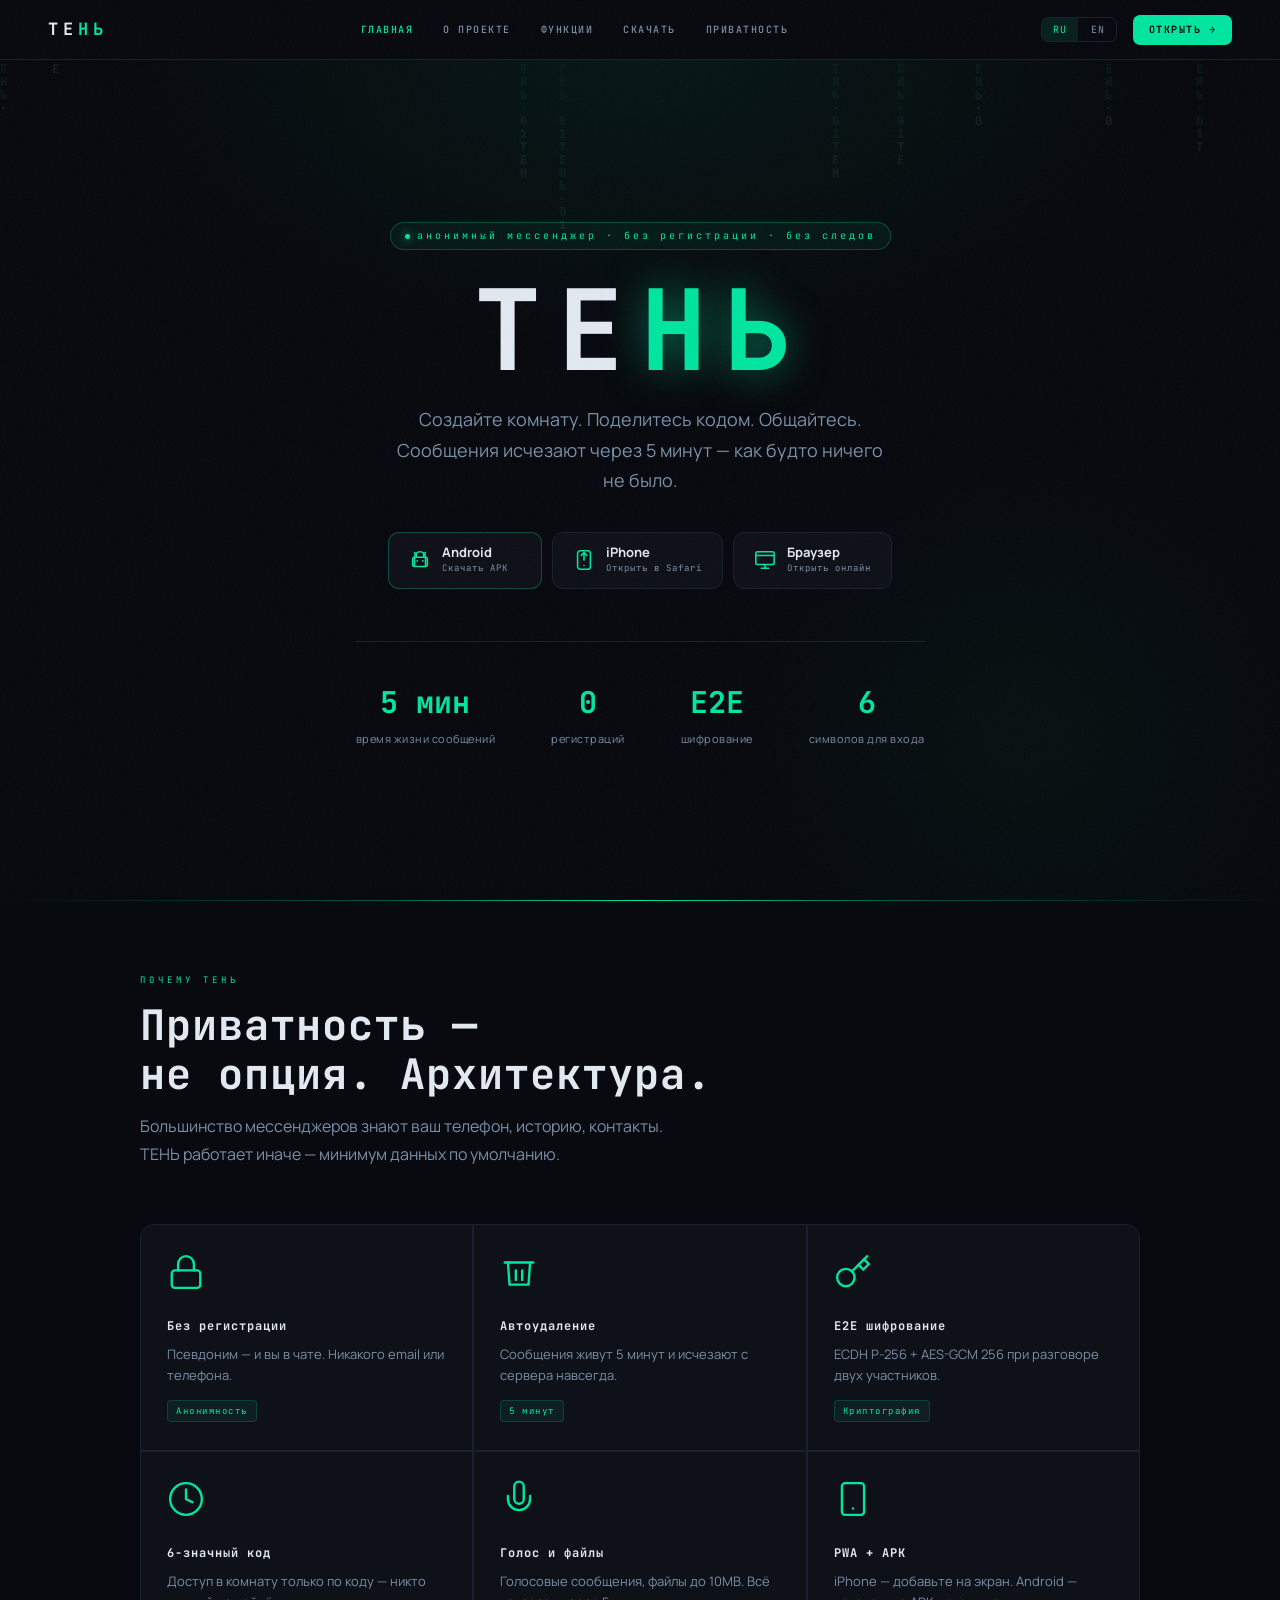
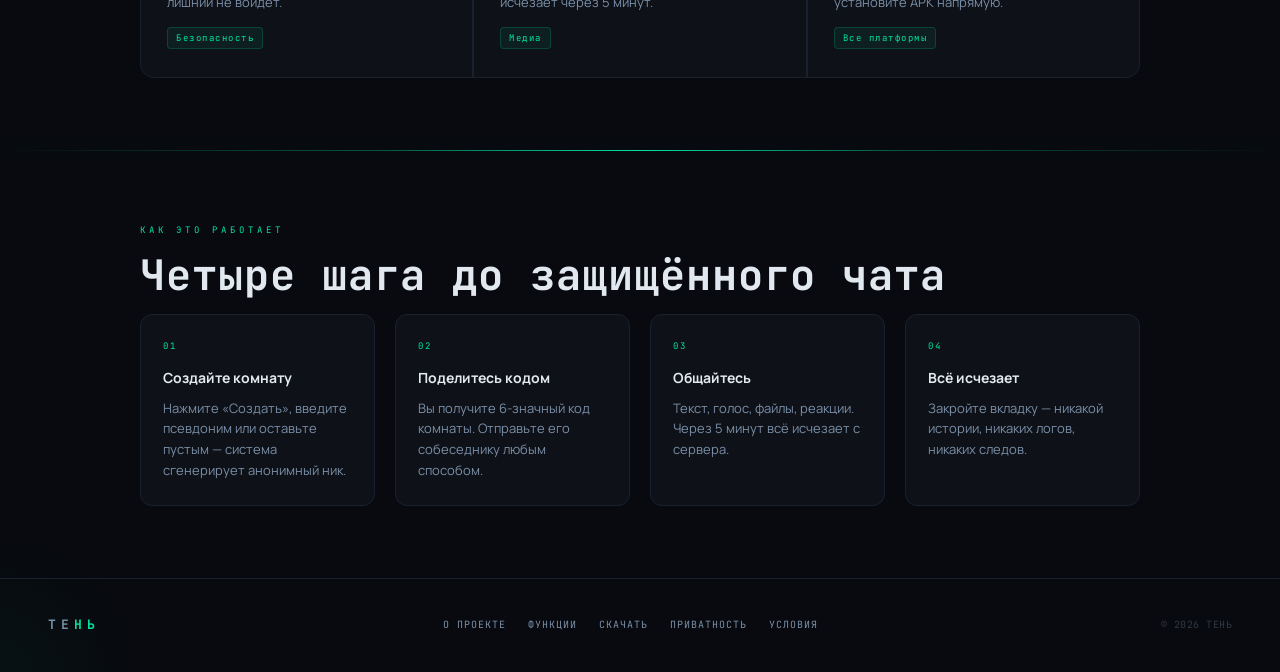
==== commit ef67c611: "Add files via upload" ====
--- a/index.html
+++ b/index.html
@@ -1,26 +1,42 @@
 <!DOCTYPE html>
 <html lang="ru">
 <head>
-<meta charset="UTF-8">
-<meta name="viewport" content="width=device-width,initial-scale=1,viewport-fit=cover">
-<title>ТЕНЬ — анонимный мессенджер</title>
-<meta property="og:title" content="ТЕНЬ — анонимный мессенджер">
-<meta property="og:description" content="Без регистрации. Сообщения исчезают через 5 минут.">
-<meta property="og:type" content="website">
-<meta name="description" content="Анонимный мессенджер без регистрации. Сообщения исчезают через 5 минут.">
-<meta name="theme-color" content="#080a0f">
-<meta name="color-scheme" content="dark">
-<meta name="mobile-web-app-capable" content="yes">
-<meta name="apple-mobile-web-app-capable" content="yes">
-<meta name="apple-mobile-web-app-status-bar-style" content="black-translucent">
-<link rel="icon" href="favicon.svg" type="image/svg+xml">
-<link rel="stylesheet" href="shared.css">
+  <meta charset="UTF-8">
+  <meta name="viewport" content="width=device-width,initial-scale=1,viewport-fit=cover">
+  <title>ТЕНЬ — анонимный мессенджер без регистрации</title>
+  <meta name="description" content="Анонимный мессенджер ТЕНЬ. Без регистрации, без следов. Сообщения исчезают через 5 минут. E2E шифрование. Работает на iPhone, Android и в браузере.">
+  <meta name="theme-color" content="#080a0f">
+  <meta name="color-scheme" content="dark">
+  <meta name="robots" content="index, follow">
+  <link rel="canonical" href="https://pino4ka888-blip.github.io/AnonymousMessenger-/index.html">
+
+  <!-- Open Graph -->
+  <meta property="og:type" content="website">
+  <meta property="og:url" content="https://pino4ka888-blip.github.io/AnonymousMessenger-/index.html">
+  <meta property="og:title" content="ТЕНЬ — анонимный мессенджер без регистрации">
+  <meta property="og:description" content="Без регистрации, без следов. Сообщения исчезают через 5 минут. E2E шифрование ECDH P-256 + AES-GCM 256.">
+  <meta property="og:image" content="https://pino4ka888-blip.github.io/AnonymousMessenger-/og-image.png">
+  <meta property="og:locale" content="ru_RU">
+  <meta property="og:site_name" content="ТЕНЬ">
+
+  <!-- Twitter Card -->
+  <meta name="twitter:card" content="summary_large_image">
+  <meta name="twitter:title" content="ТЕНЬ — анонимный мессенджер без регистрации">
+  <meta name="twitter:description" content="Без регистрации, без следов. Сообщения исчезают через 5 минут. E2E шифрование ECDH P-256 + AES-GCM 256.">
+  <meta name="twitter:image" content="https://pino4ka888-blip.github.io/AnonymousMessenger-/og-image.png">
+
+  <!-- PWA / Mobile -->
+  <meta name="mobile-web-app-capable" content="yes">
+  <meta name="apple-mobile-web-app-capable" content="yes">
+  <meta name="apple-mobile-web-app-status-bar-style" content="black-translucent">
+  <link rel="icon" href="favicon.svg" type="image/svg+xml">
+  <link rel="stylesheet" href="shared.css">
 </head>
 <body>
 
 <nav>
   <a class="nav-logo" href="index.html">
-    <span class="nav-wordmark">ТЕ<em>Н</em>Ь</span>
+    <span class="nav-wordmark">ТЕ<em>Н</em><em>Ь</em></span>
   </a>
   <div class="nav-center" id="nav-center">
     <a href="index.html" class="active" data-t="nav_home">ГЛАВНАЯ</a>
@@ -34,7 +50,7 @@
       <button id="btn-ru" onclick="setLang('ru')" class="on">RU</button>
       <button id="btn-en" onclick="setLang('en')">EN</button>
     </div>
-    <a class="nav-cta" href="https://ten-app.ru" target="_blank" data-t="nav_open">ОТКРЫТЬ →</a>
+    <a class="nav-cta" href="https://web-production-982e.up.railway.app/" target="_blank" data-t="nav_open">ОТКРЫТЬ →</a>
     <button class="nav-burger" id="burger">
       <svg width="20" height="20" viewBox="0 0 24 24" fill="none" stroke="currentColor" stroke-width="2"><line x1="3" y1="6" x2="21" y2="6"/><line x1="3" y1="12" x2="21" y2="12"/><line x1="3" y1="18" x2="21" y2="18"/></svg>
     </button>
@@ -50,7 +66,7 @@
     <div class="hero-inner">
 
       <div class="hero-badge" data-t="hero_badge">анонимный мессенджер · без регистрации · без следов</div>
-      <h1 class="hero-title">ТЕ<em>Н</em>Ь</h1>
+      <h1 class="hero-title">ТЕ<em>Н</em><em>Ь</em></h1>
       <p class="hero-sub" data-t="hero_sub">Создайте комнату. Поделитесь кодом. Общайтесь.<br>Сообщения исчезают через 5 минут — как будто ничего не было.</p>
 
       <!-- Platform buttons -->
@@ -159,7 +175,7 @@
   </div>
 
   <footer>
-    <div class="foot-logo">ТЕ<em>Н</em>Ь</div>
+    <div class="foot-logo">ТЕ<em>Н</em><em>Ь</em></div>
     <div class="foot-links">
       <a href="about.html" data-t="nav_about">О ПРОЕКТЕ</a>
       <a href="features.html" data-t="nav_features">ФУНКЦИИ</a>
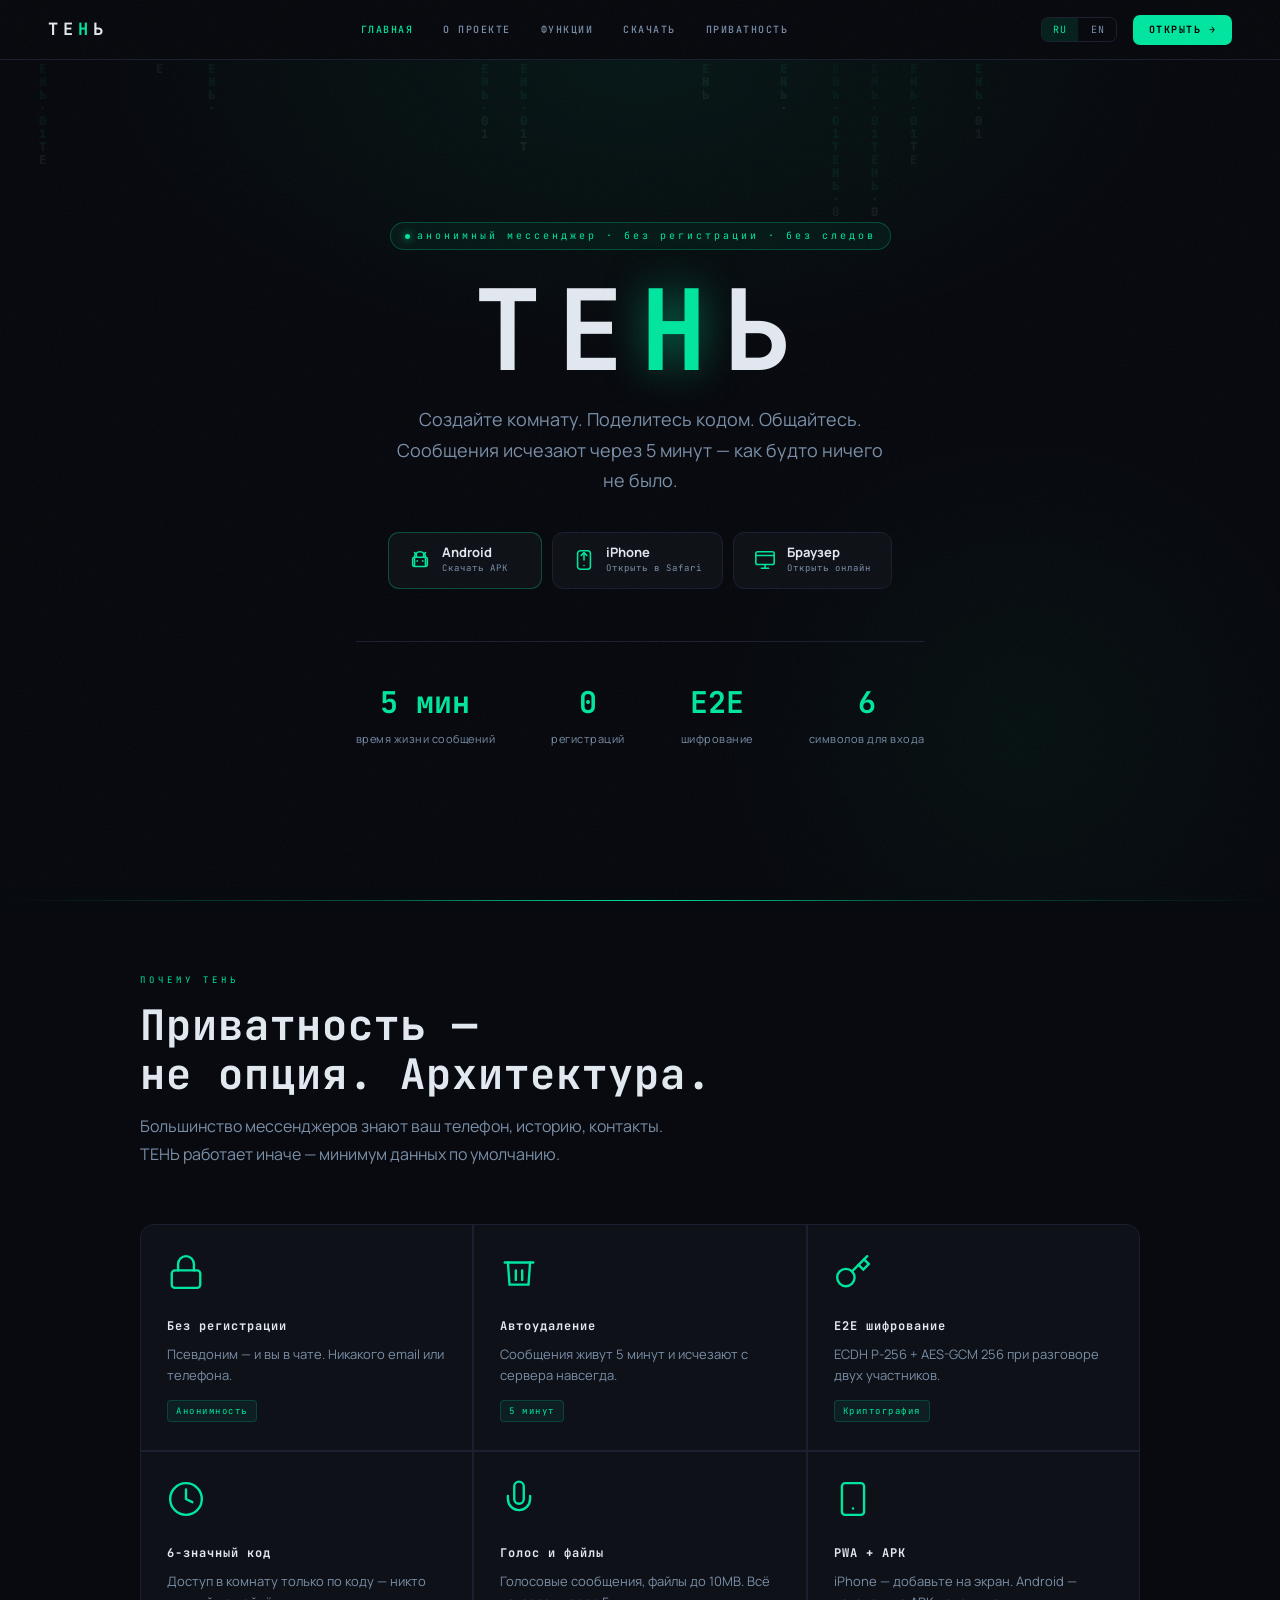
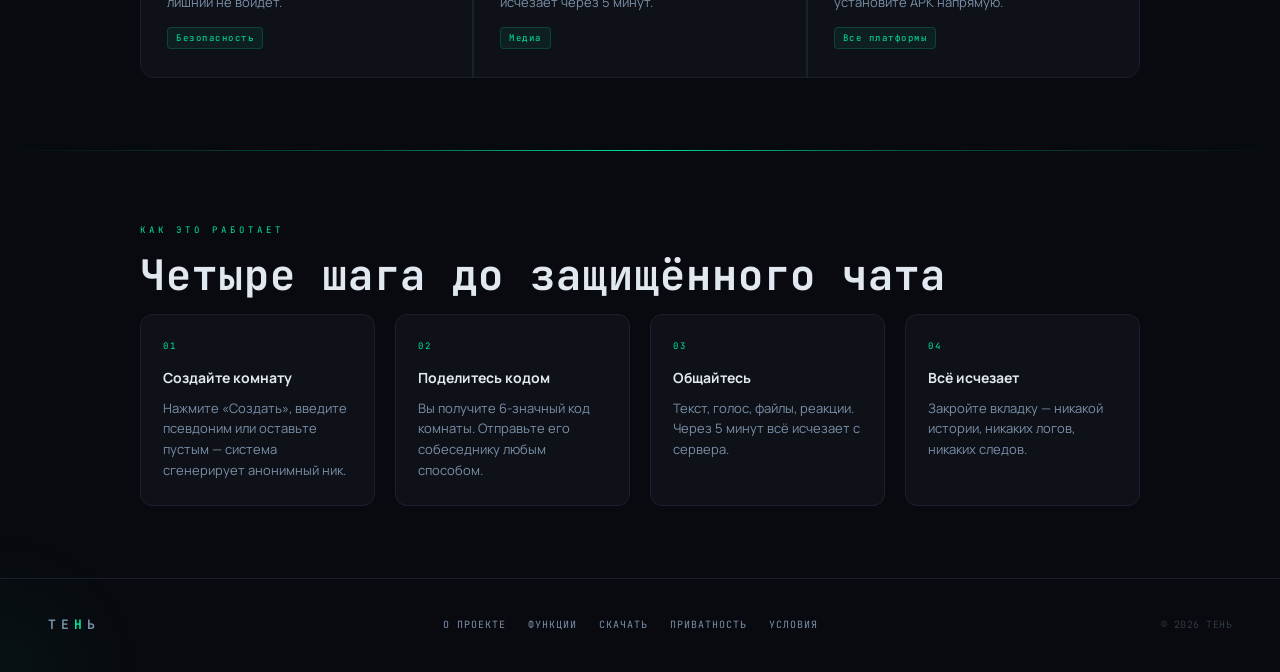
==== commit e3d2ea88: "Add files via upload" ====
--- a/index.html
+++ b/index.html
@@ -1,42 +1,26 @@
 <!DOCTYPE html>
 <html lang="ru">
 <head>
-  <meta charset="UTF-8">
-  <meta name="viewport" content="width=device-width,initial-scale=1,viewport-fit=cover">
-  <title>ТЕНЬ — анонимный мессенджер без регистрации</title>
-  <meta name="description" content="Анонимный мессенджер ТЕНЬ. Без регистрации, без следов. Сообщения исчезают через 5 минут. E2E шифрование. Работает на iPhone, Android и в браузере.">
-  <meta name="theme-color" content="#080a0f">
-  <meta name="color-scheme" content="dark">
-  <meta name="robots" content="index, follow">
-  <link rel="canonical" href="https://pino4ka888-blip.github.io/AnonymousMessenger-/index.html">
-
-  <!-- Open Graph -->
-  <meta property="og:type" content="website">
-  <meta property="og:url" content="https://pino4ka888-blip.github.io/AnonymousMessenger-/index.html">
-  <meta property="og:title" content="ТЕНЬ — анонимный мессенджер без регистрации">
-  <meta property="og:description" content="Без регистрации, без следов. Сообщения исчезают через 5 минут. E2E шифрование ECDH P-256 + AES-GCM 256.">
-  <meta property="og:image" content="https://pino4ka888-blip.github.io/AnonymousMessenger-/og-image.png">
-  <meta property="og:locale" content="ru_RU">
-  <meta property="og:site_name" content="ТЕНЬ">
-
-  <!-- Twitter Card -->
-  <meta name="twitter:card" content="summary_large_image">
-  <meta name="twitter:title" content="ТЕНЬ — анонимный мессенджер без регистрации">
-  <meta name="twitter:description" content="Без регистрации, без следов. Сообщения исчезают через 5 минут. E2E шифрование ECDH P-256 + AES-GCM 256.">
-  <meta name="twitter:image" content="https://pino4ka888-blip.github.io/AnonymousMessenger-/og-image.png">
-
-  <!-- PWA / Mobile -->
-  <meta name="mobile-web-app-capable" content="yes">
-  <meta name="apple-mobile-web-app-capable" content="yes">
-  <meta name="apple-mobile-web-app-status-bar-style" content="black-translucent">
-  <link rel="icon" href="favicon.svg" type="image/svg+xml">
-  <link rel="stylesheet" href="shared.css">
+<meta charset="UTF-8">
+<meta name="viewport" content="width=device-width,initial-scale=1,viewport-fit=cover">
+<title>ТЕНЬ — анонимный мессенджер</title>
+<meta property="og:title" content="ТЕНЬ — анонимный мессенджер">
+<meta property="og:description" content="Без регистрации. Сообщения исчезают через 5 минут.">
+<meta property="og:type" content="website">
+<meta name="description" content="Анонимный мессенджер без регистрации. Сообщения исчезают через 5 минут.">
+<meta name="theme-color" content="#080a0f">
+<meta name="color-scheme" content="dark">
+<meta name="mobile-web-app-capable" content="yes">
+<meta name="apple-mobile-web-app-capable" content="yes">
+<meta name="apple-mobile-web-app-status-bar-style" content="black-translucent">
+<link rel="icon" href="favicon.svg" type="image/svg+xml">
+<link rel="stylesheet" href="shared.css">
 </head>
 <body>
 
 <nav>
   <a class="nav-logo" href="index.html">
-    <span class="nav-wordmark">ТЕ<em>Н</em><em>Ь</em></span>
+    <span class="nav-wordmark">ТЕ<em>Н</em>Ь</span>
   </a>
   <div class="nav-center" id="nav-center">
     <a href="index.html" class="active" data-t="nav_home">ГЛАВНАЯ</a>
@@ -50,7 +34,7 @@
       <button id="btn-ru" onclick="setLang('ru')" class="on">RU</button>
       <button id="btn-en" onclick="setLang('en')">EN</button>
     </div>
-    <a class="nav-cta" href="https://web-production-982e.up.railway.app/" target="_blank" data-t="nav_open">ОТКРЫТЬ →</a>
+    <a class="nav-cta" href="https://web-production-982e.up.railway.app" target="_blank" data-t="nav_open">ОТКРЫТЬ →</a>
     <button class="nav-burger" id="burger">
       <svg width="20" height="20" viewBox="0 0 24 24" fill="none" stroke="currentColor" stroke-width="2"><line x1="3" y1="6" x2="21" y2="6"/><line x1="3" y1="12" x2="21" y2="12"/><line x1="3" y1="18" x2="21" y2="18"/></svg>
     </button>
@@ -66,7 +50,7 @@
     <div class="hero-inner">
 
       <div class="hero-badge" data-t="hero_badge">анонимный мессенджер · без регистрации · без следов</div>
-      <h1 class="hero-title">ТЕ<em>Н</em><em>Ь</em></h1>
+      <h1 class="hero-title">ТЕ<em>Н</em>Ь</h1>
       <p class="hero-sub" data-t="hero_sub">Создайте комнату. Поделитесь кодом. Общайтесь.<br>Сообщения исчезают через 5 минут — как будто ничего не было.</p>
 
       <!-- Platform buttons -->
@@ -81,7 +65,7 @@
             <span class="pf-sub" data-t="pf_android_s">Скачать APK</span>
           </div>
         </a>
-        <a class="pf-btn pf-ios" href="https://ten-app.ru" target="_blank">
+        <a class="pf-btn pf-ios" href="https://web-production-982e.up.railway.app" target="_blank">
           <!-- Phone + share icon for iOS PWA -->
           <svg width="22" height="22" viewBox="0 0 24 24" fill="none" stroke="currentColor" stroke-width="1.7" stroke-linecap="round" stroke-linejoin="round">
             <rect x="5" y="2" width="14" height="20" rx="3"/><line x1="12" y1="18" x2="12.01" y2="18"/><polyline points="9 7 12 4 15 7"/><line x1="12" y1="4" x2="12" y2="12"/>
@@ -91,7 +75,7 @@
             <span class="pf-sub" data-t="pf_ios_s">Открыть в Safari</span>
           </div>
         </a>
-        <a class="pf-btn pf-web" href="https://ten-app.ru" target="_blank">
+        <a class="pf-btn pf-web" href="https://web-production-982e.up.railway.app" target="_blank">
           <!-- Monitor/browser icon -->
           <svg width="22" height="22" viewBox="0 0 24 24" fill="none" stroke="currentColor" stroke-width="1.7" stroke-linecap="round" stroke-linejoin="round">
             <rect x="2" y="3" width="20" height="14" rx="2"/><line x1="8" y1="21" x2="16" y2="21"/><line x1="12" y1="17" x2="12" y2="21"/><line x1="2" y1="7" x2="22" y2="7"/>
@@ -175,7 +159,7 @@
   </div>
 
   <footer>
-    <div class="foot-logo">ТЕ<em>Н</em><em>Ь</em></div>
+    <div class="foot-logo">ТЕ<em>Н</em>Ь</div>
     <div class="foot-links">
       <a href="about.html" data-t="nav_about">О ПРОЕКТЕ</a>
       <a href="features.html" data-t="nav_features">ФУНКЦИИ</a>
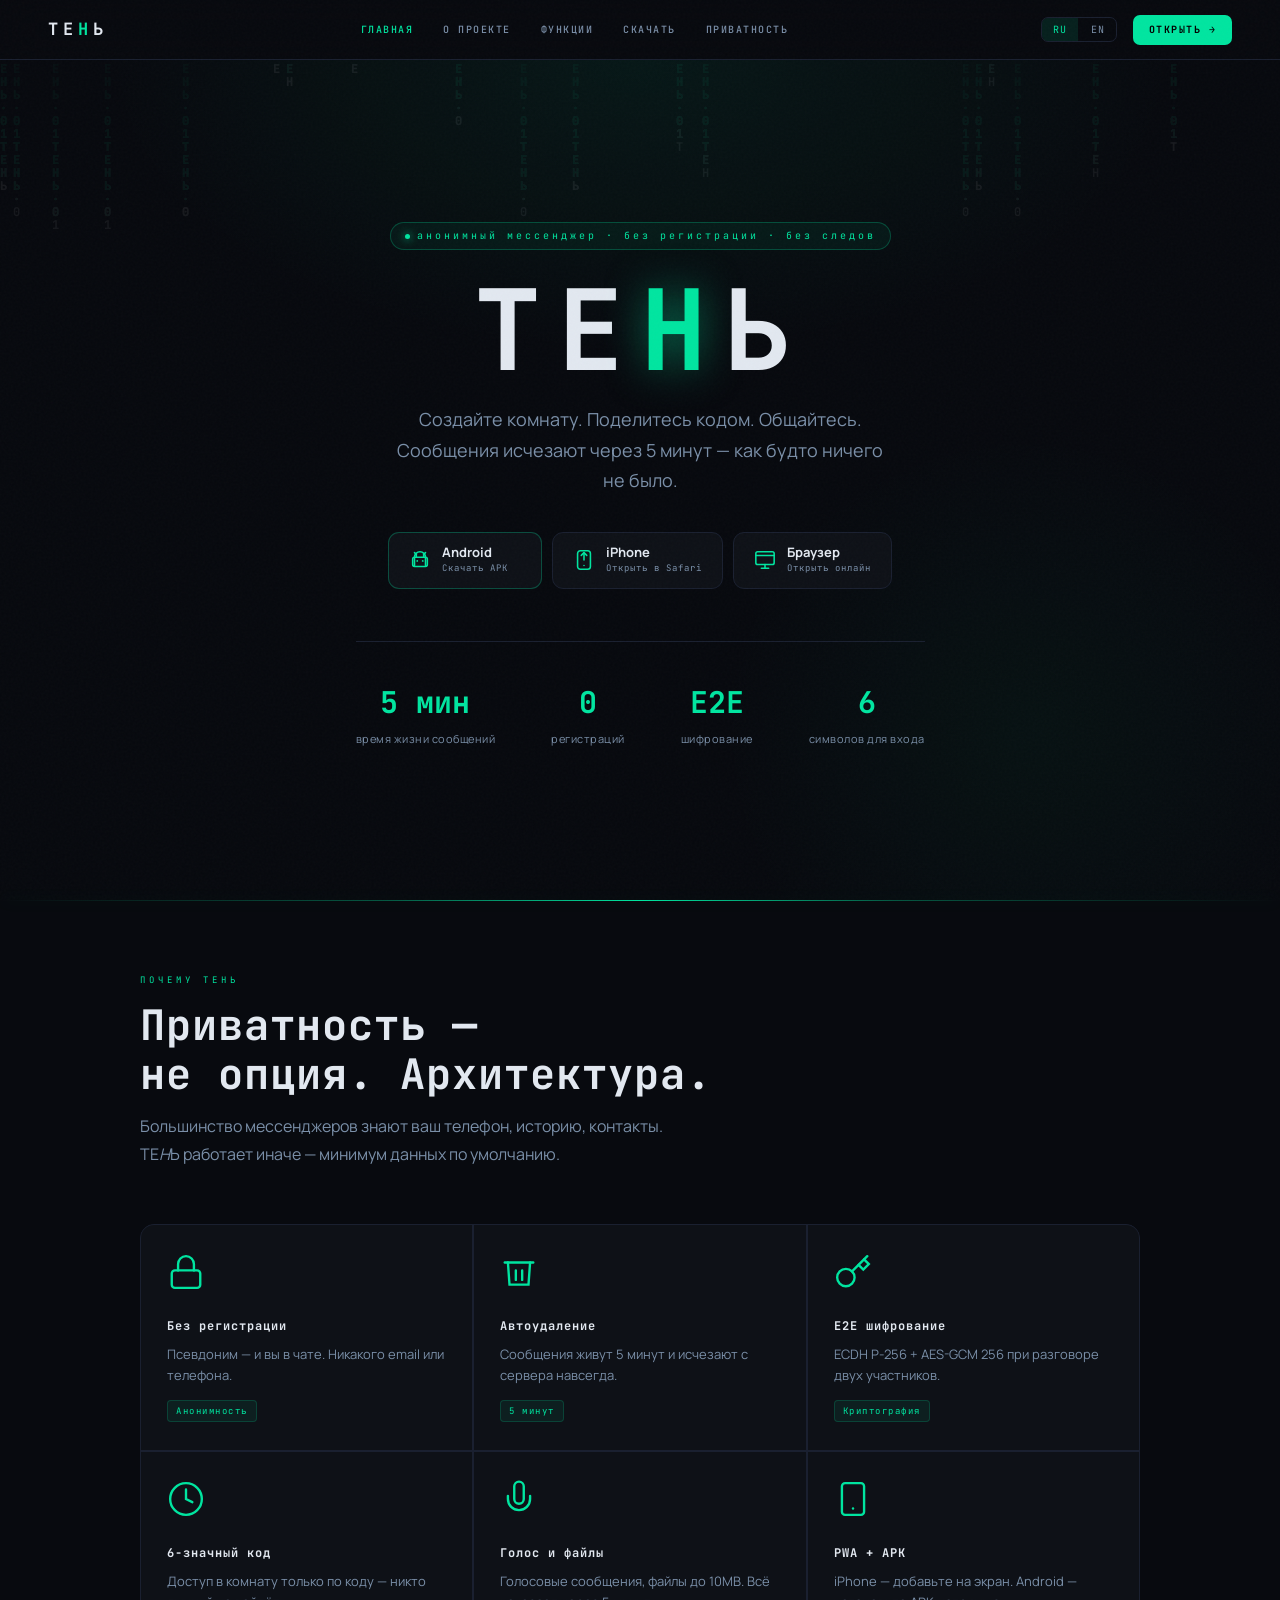
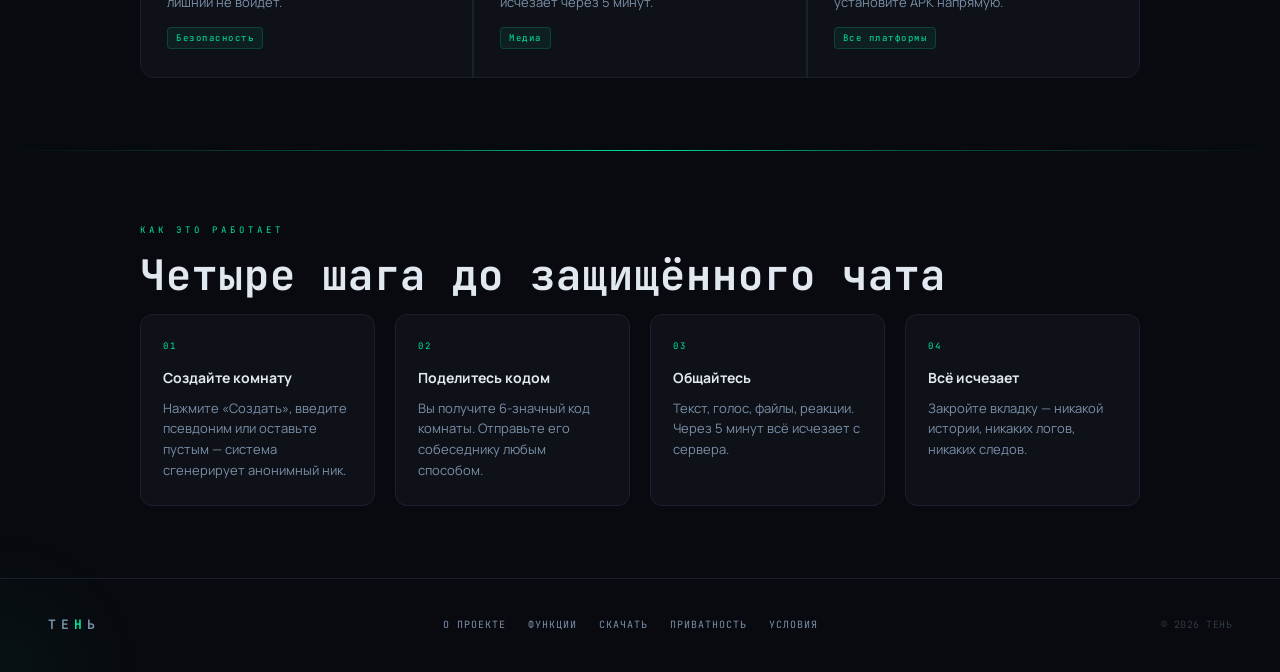
==== commit d7ed1034: "Add files via upload" ====
--- a/index.html
+++ b/index.html
@@ -3,7 +3,7 @@
 <head>
 <meta charset="UTF-8">
 <meta name="viewport" content="width=device-width,initial-scale=1,viewport-fit=cover">
-<title>ТЕНЬ — анонимный мессенджер</title>
+<title>ТЕ<em>Н</em>Ь — анонимный мессенджер</title>
 <meta property="og:title" content="ТЕНЬ — анонимный мессенджер">
 <meta property="og:description" content="Без регистрации. Сообщения исчезают через 5 минут.">
 <meta property="og:type" content="website">
@@ -102,7 +102,7 @@
   <div class="sec reveal">
     <div class="sec-kicker" data-t="why_k">почему тень</div>
     <h2 class="sec-title" data-t="why_t">Приватность —<br>не опция. Архитектура.</h2>
-    <p class="sec-lead" data-t="why_d">Большинство мессенджеров знают ваш телефон, историю, контакты. ТЕНЬ работает иначе — минимум данных по умолчанию.</p>
+    <p class="sec-lead" data-t="why_d">Большинство мессенджеров знают ваш телефон, историю, контакты. ТЕ<em>Н</em>Ь работает иначе — минимум данных по умолчанию.</p>
 
     <div class="card-grid">
       <div class="card">
@@ -167,7 +167,7 @@
       <a href="privacy.html" data-t="nav_privacy">ПРИВАТНОСТЬ</a>
       <a href="terms.html" data-t="nav_terms">УСЛОВИЯ</a>
     </div>
-    <div class="foot-copy" data-t="foot_copy">© 2026 ТЕНЬ</div>
+    <div class="foot-copy" data-t="foot_copy">© 2026 ТЕ<em>Н</em>Ь</div>
   </footer>
 </div>
 
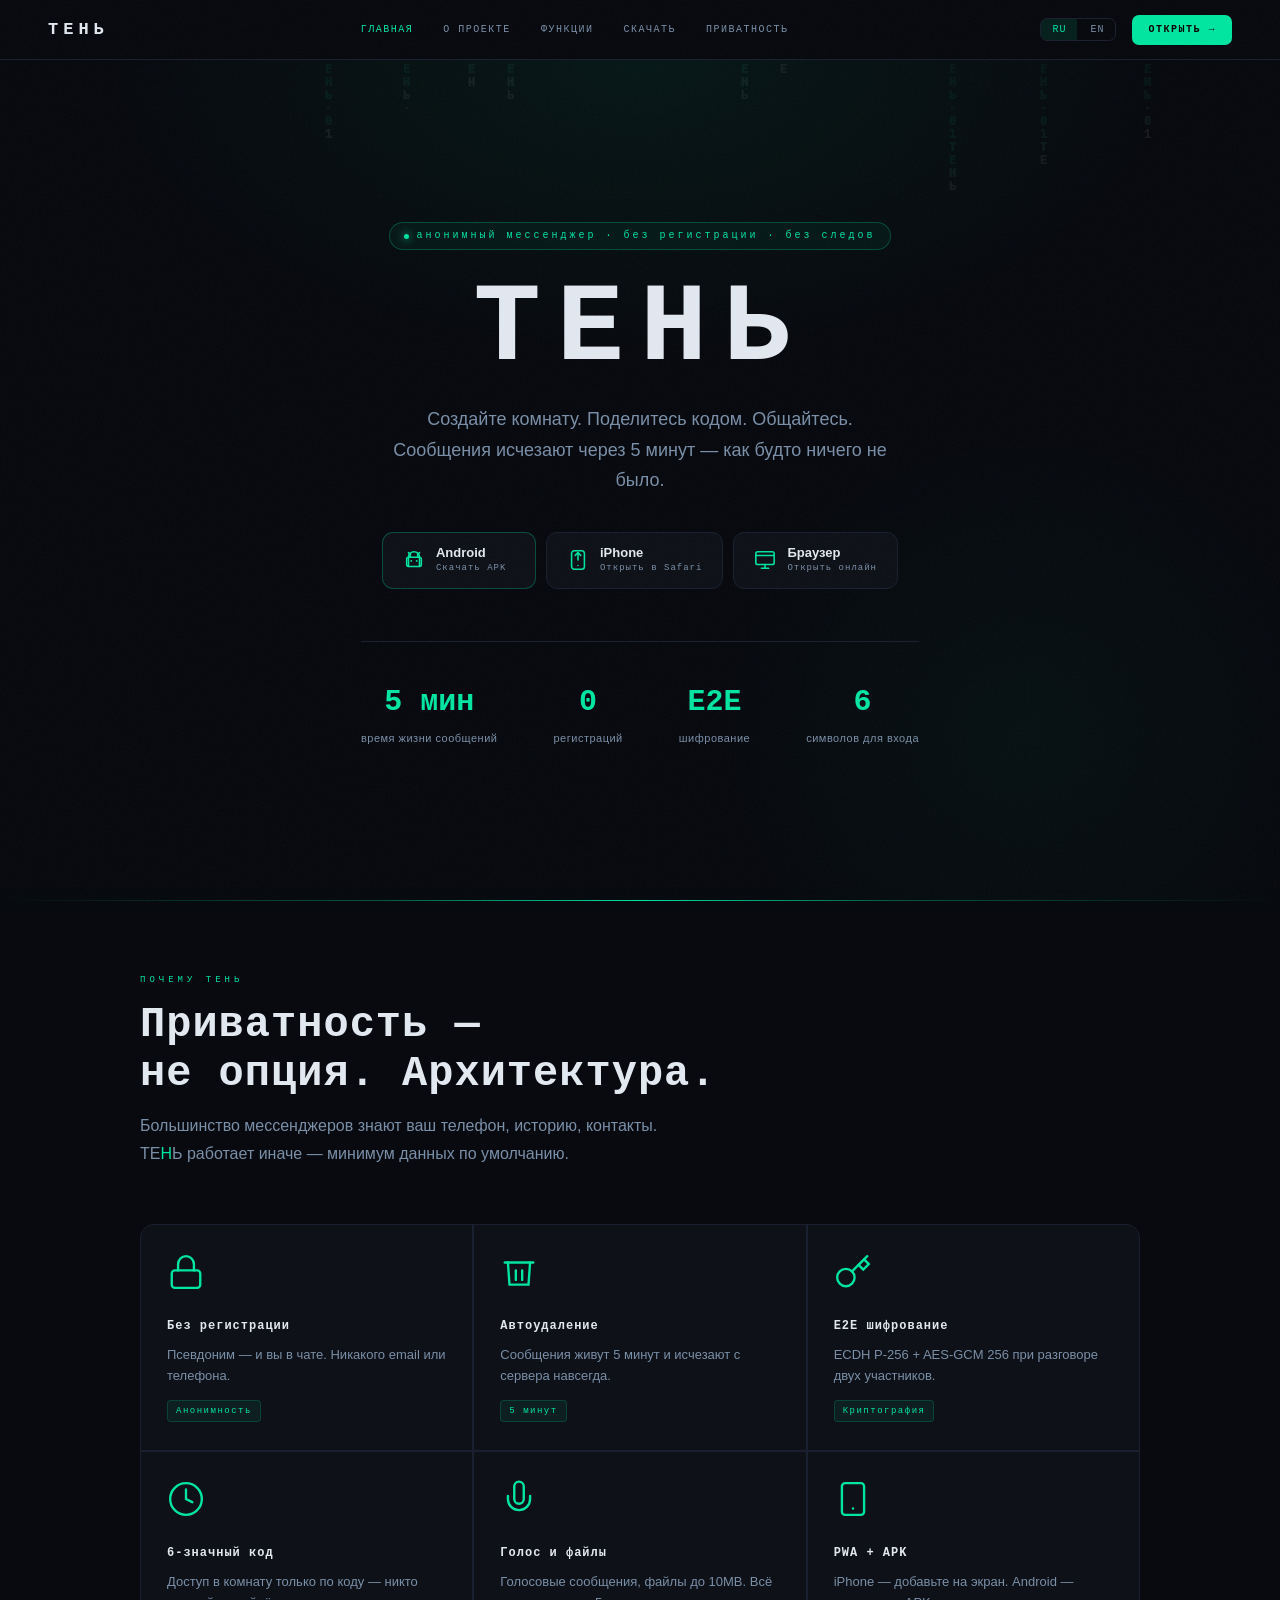
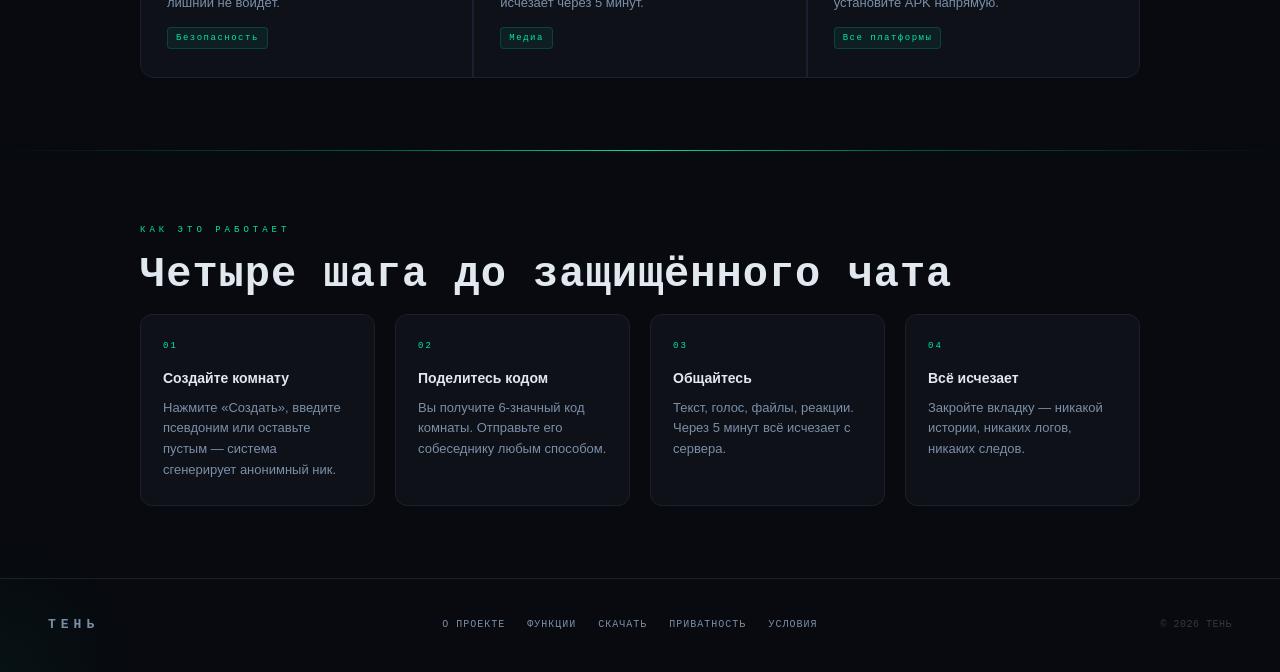
==== commit 9910fea3: "Add files via upload" ====
--- a/index.html
+++ b/index.html
@@ -3,7 +3,7 @@
 <head>
 <meta charset="UTF-8">
 <meta name="viewport" content="width=device-width,initial-scale=1,viewport-fit=cover">
-<title>ТЕ<em>Н</em>Ь — анонимный мессенджер</title>
+<title>ТЕНЬ — анонимный мессенджер</title>
 <meta property="og:title" content="ТЕНЬ — анонимный мессенджер">
 <meta property="og:description" content="Без регистрации. Сообщения исчезают через 5 минут.">
 <meta property="og:type" content="website">
@@ -20,7 +20,7 @@
 
 <nav>
   <a class="nav-logo" href="index.html">
-    <span class="nav-wordmark">ТЕ<em>Н</em>Ь</span>
+    <span class="nav-wordmark">ТЕНЬ</span>
   </a>
   <div class="nav-center" id="nav-center">
     <a href="index.html" class="active" data-t="nav_home">ГЛАВНАЯ</a>
@@ -50,7 +50,7 @@
     <div class="hero-inner">
 
       <div class="hero-badge" data-t="hero_badge">анонимный мессенджер · без регистрации · без следов</div>
-      <h1 class="hero-title">ТЕ<em>Н</em>Ь</h1>
+      <h1 class="hero-title">ТЕНЬ</h1>
       <p class="hero-sub" data-t="hero_sub">Создайте комнату. Поделитесь кодом. Общайтесь.<br>Сообщения исчезают через 5 минут — как будто ничего не было.</p>
 
       <!-- Platform buttons -->
@@ -102,7 +102,7 @@
   <div class="sec reveal">
     <div class="sec-kicker" data-t="why_k">почему тень</div>
     <h2 class="sec-title" data-t="why_t">Приватность —<br>не опция. Архитектура.</h2>
-    <p class="sec-lead" data-t="why_d">Большинство мессенджеров знают ваш телефон, историю, контакты. ТЕ<em>Н</em>Ь работает иначе — минимум данных по умолчанию.</p>
+    <p class="sec-lead" data-t="why_d">Большинство мессенджеров знают ваш телефон, историю, контакты. ТЕНЬ работает иначе — минимум данных по умолчанию.</p>
 
     <div class="card-grid">
       <div class="card">
@@ -159,7 +159,7 @@
   </div>
 
   <footer>
-    <div class="foot-logo">ТЕ<em>Н</em>Ь</div>
+    <div class="foot-logo">ТЕНЬ</div>
     <div class="foot-links">
       <a href="about.html" data-t="nav_about">О ПРОЕКТЕ</a>
       <a href="features.html" data-t="nav_features">ФУНКЦИИ</a>
@@ -167,7 +167,7 @@
       <a href="privacy.html" data-t="nav_privacy">ПРИВАТНОСТЬ</a>
       <a href="terms.html" data-t="nav_terms">УСЛОВИЯ</a>
     </div>
-    <div class="foot-copy" data-t="foot_copy">© 2026 ТЕ<em>Н</em>Ь</div>
+    <div class="foot-copy" data-t="foot_copy">© 2026 ТЕНЬ</div>
   </footer>
 </div>
 
--- a/shared.css
+++ b/shared.css
@@ -1,3 +1,4 @@
+em{font-style:normal!important;color:var(--accent);}
 @import url('https://fonts.googleapis.com/css2?family=JetBrains+Mono:wght@300;400;500;700&family=Manrope:wght@300;400;500;600;700;800&display=swap');
 
 *, *::before, *::after { box-sizing: border-box; margin: 0; padding: 0; }
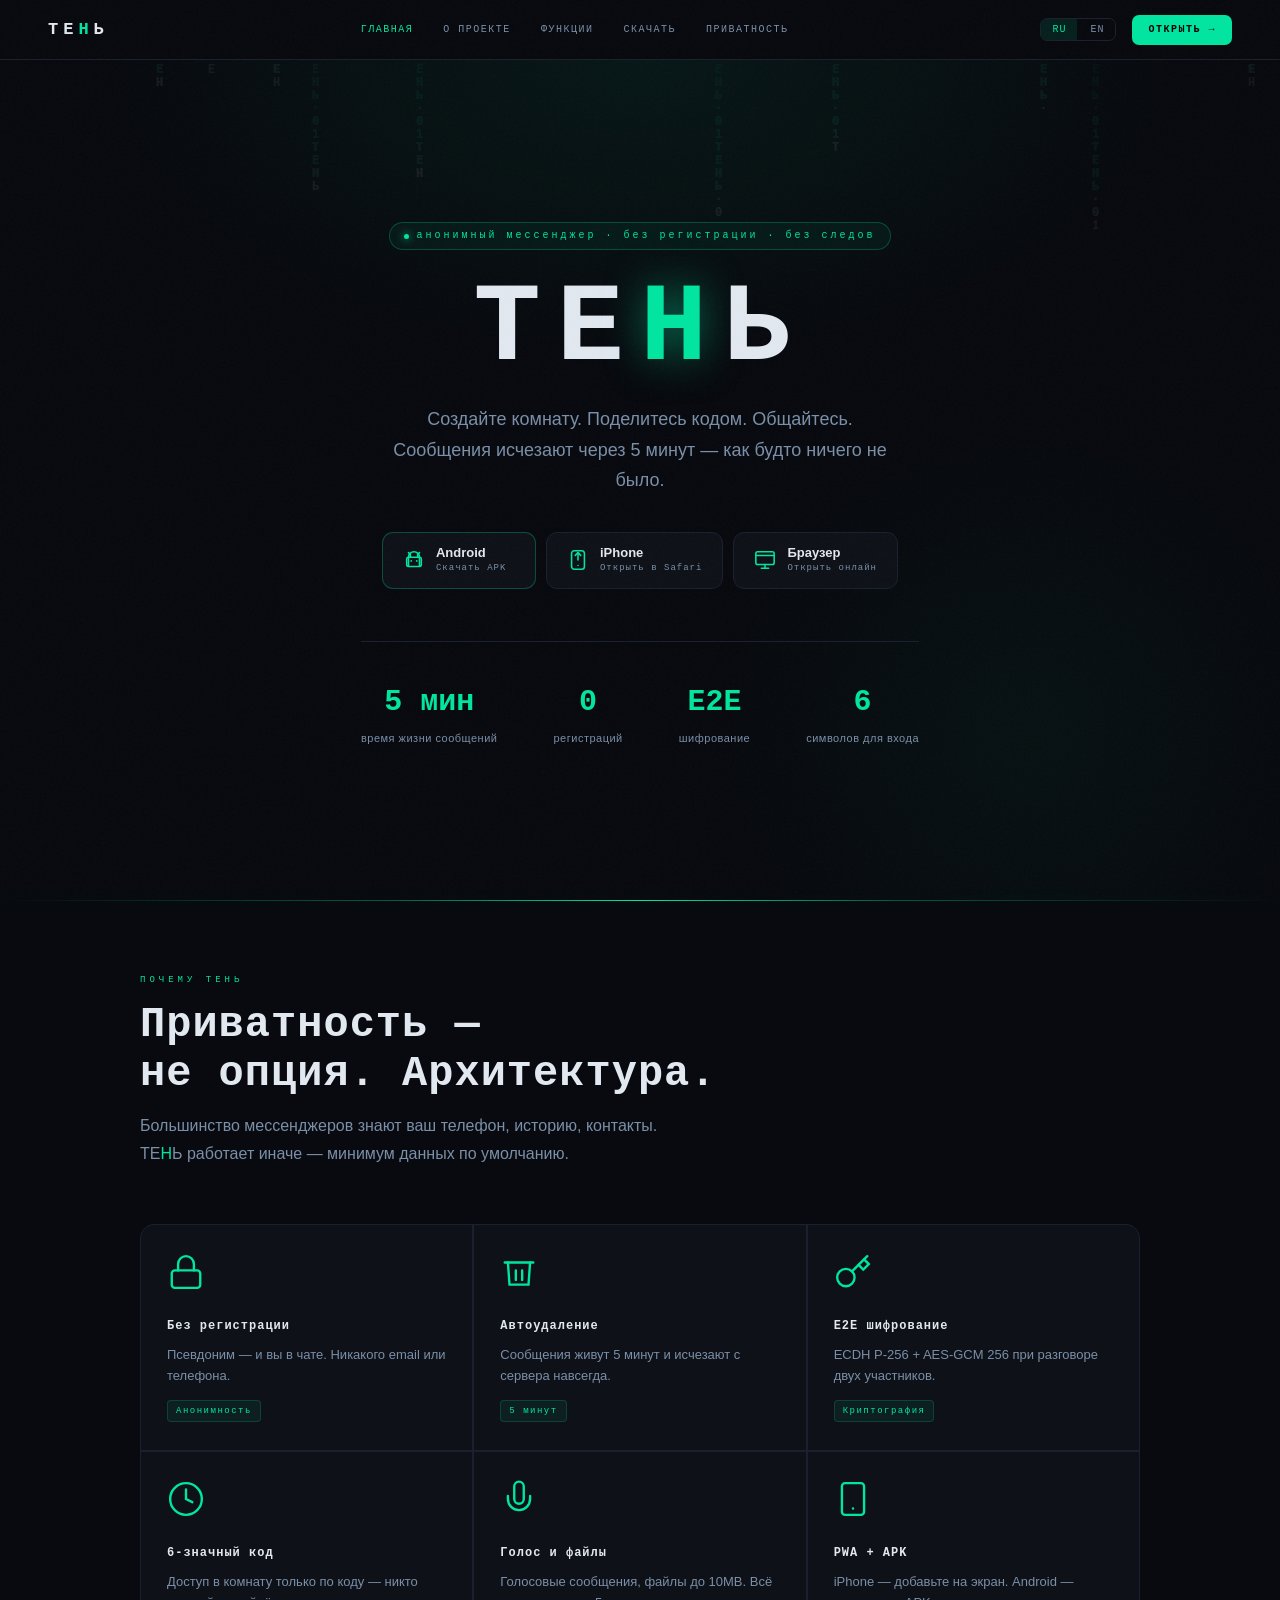
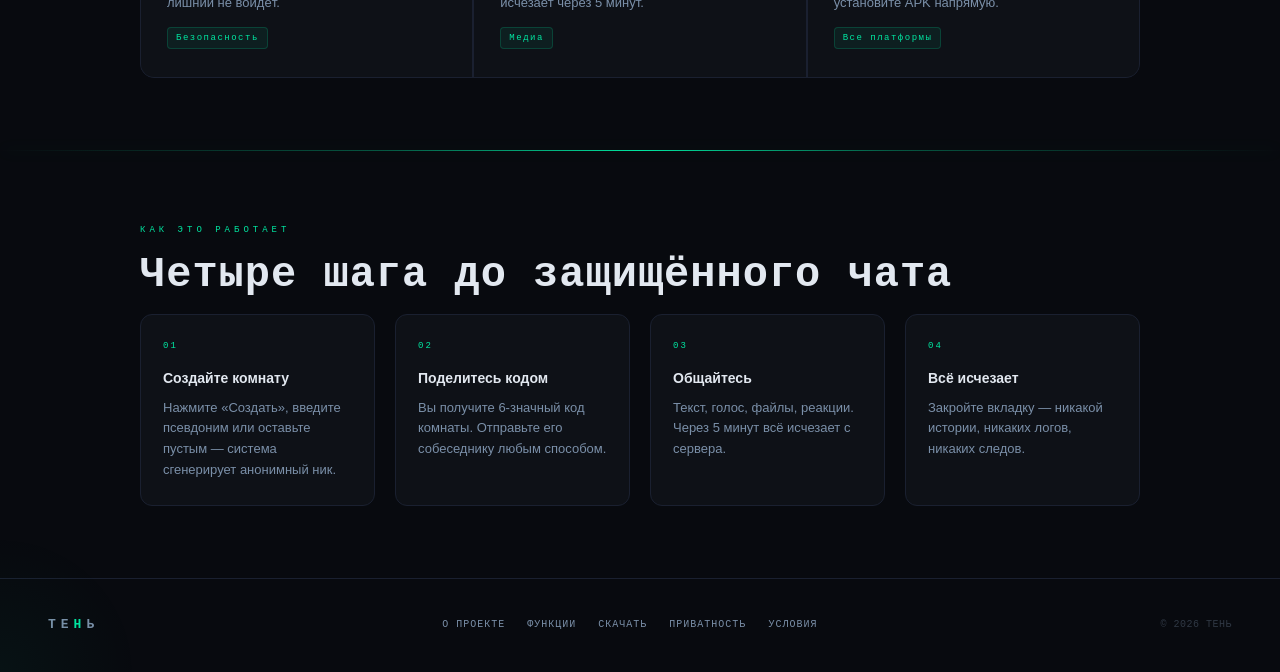
==== commit 85985566: "Add files via upload" ====
--- a/index.html
+++ b/index.html
@@ -20,7 +20,7 @@
 
 <nav>
   <a class="nav-logo" href="index.html">
-    <span class="nav-wordmark">ТЕНЬ</span>
+    <span class="nav-wordmark">ТЕ<em>Н</em>Ь</span>
   </a>
   <div class="nav-center" id="nav-center">
     <a href="index.html" class="active" data-t="nav_home">ГЛАВНАЯ</a>
@@ -50,7 +50,7 @@
     <div class="hero-inner">
 
       <div class="hero-badge" data-t="hero_badge">анонимный мессенджер · без регистрации · без следов</div>
-      <h1 class="hero-title">ТЕНЬ</h1>
+      <h1 class="hero-title">ТЕ<em>Н</em>Ь</h1>
       <p class="hero-sub" data-t="hero_sub">Создайте комнату. Поделитесь кодом. Общайтесь.<br>Сообщения исчезают через 5 минут — как будто ничего не было.</p>
 
       <!-- Platform buttons -->
@@ -159,7 +159,7 @@
   </div>
 
   <footer>
-    <div class="foot-logo">ТЕНЬ</div>
+    <div class="foot-logo">ТЕ<em>Н</em>Ь</div>
     <div class="foot-links">
       <a href="about.html" data-t="nav_about">О ПРОЕКТЕ</a>
       <a href="features.html" data-t="nav_features">ФУНКЦИИ</a>
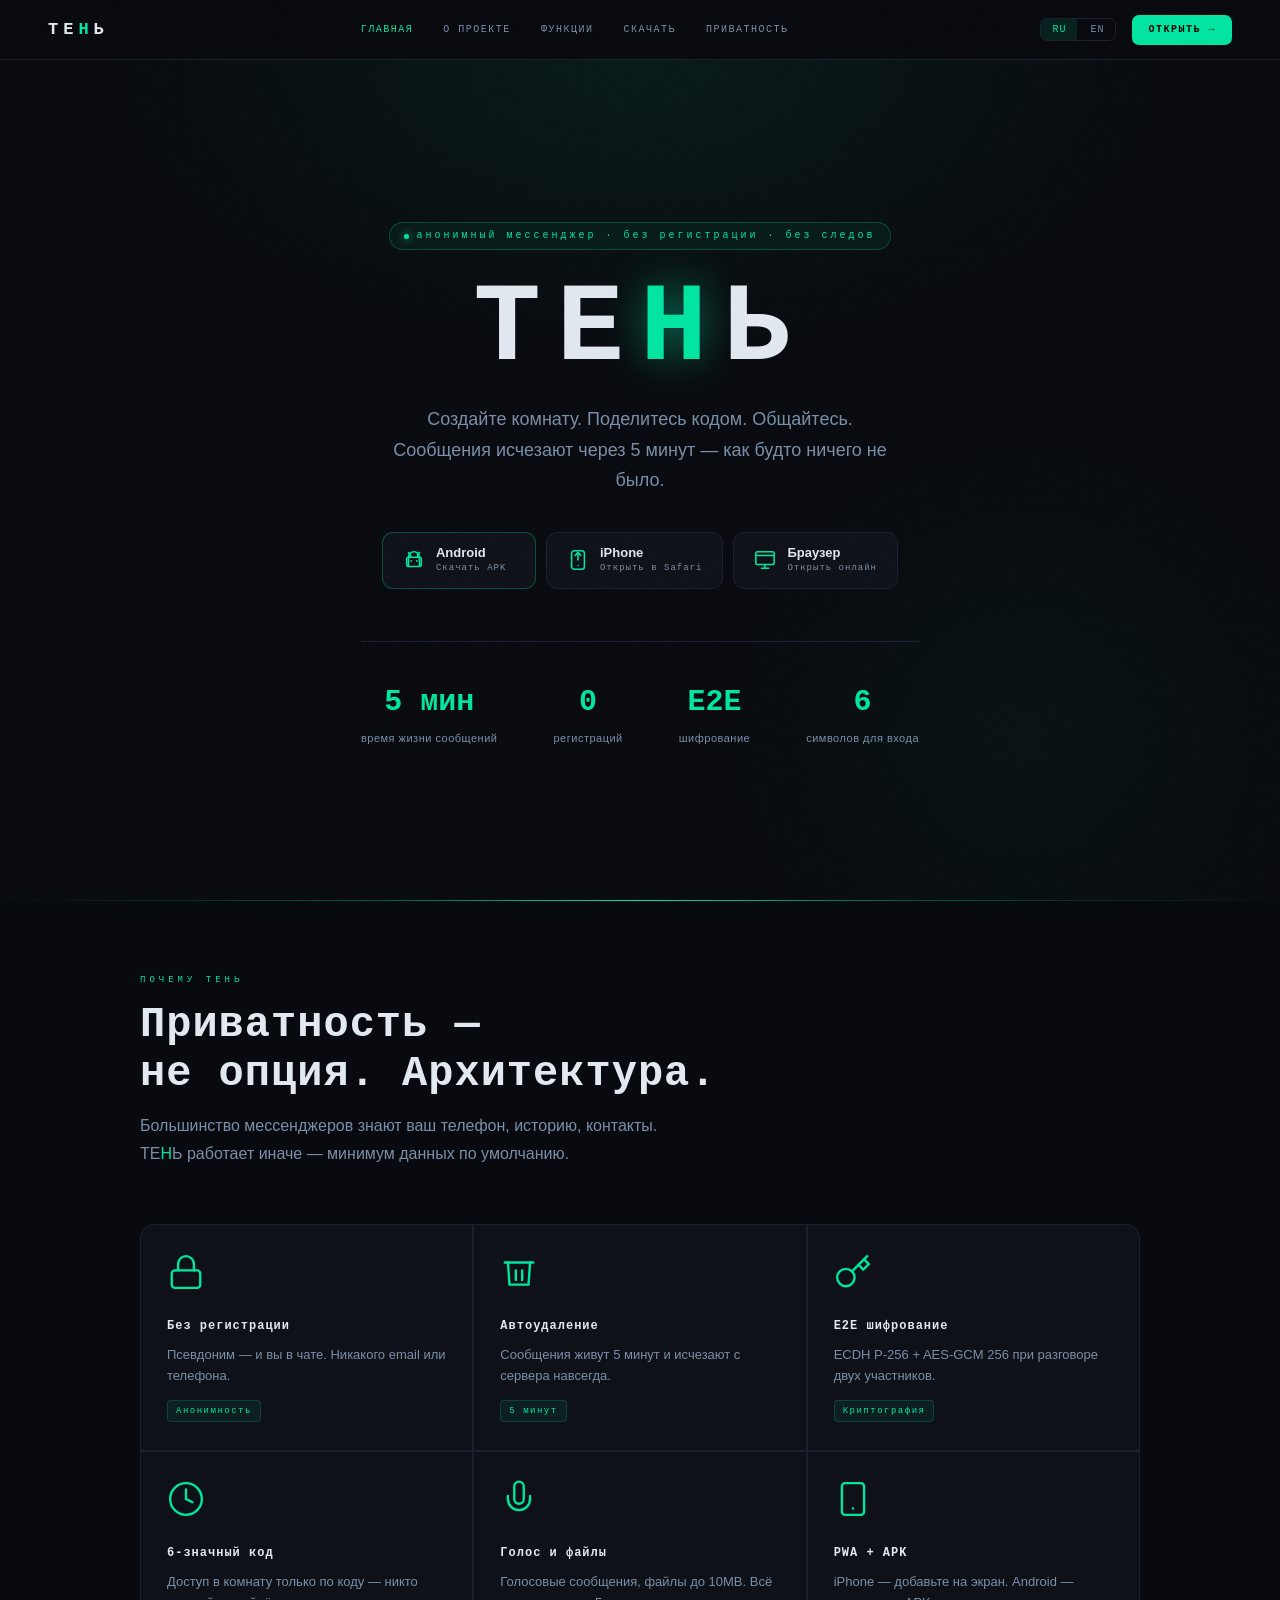
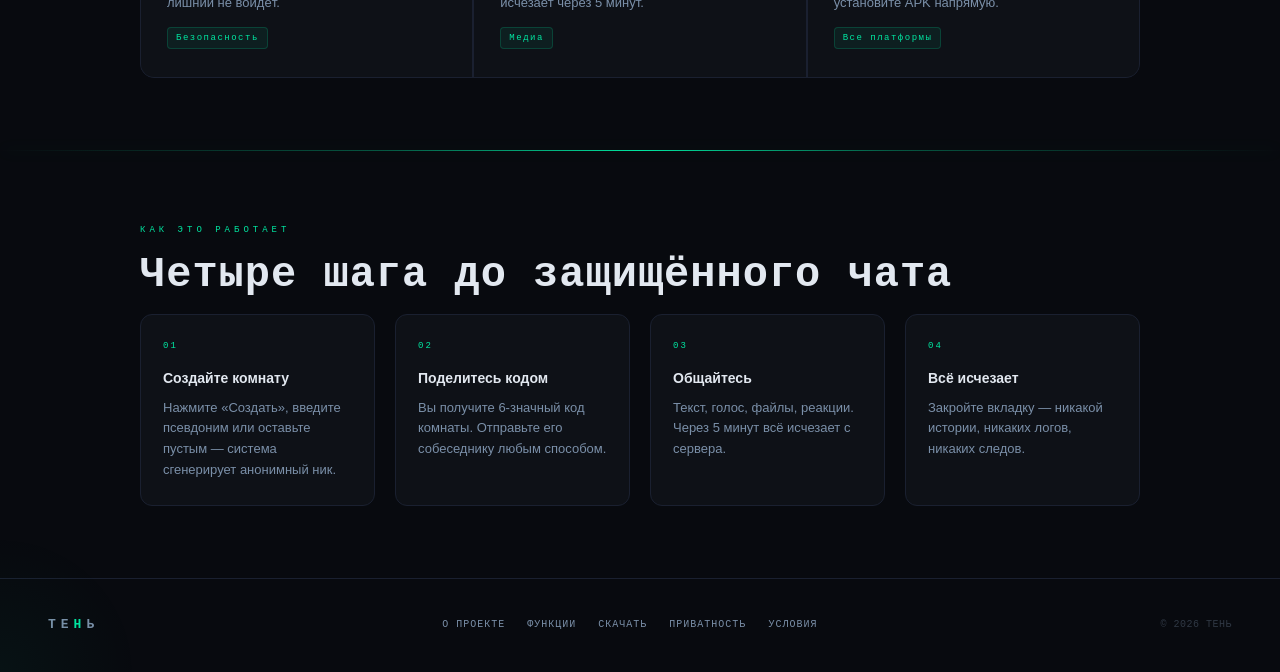
==== commit 6071a2a2: "Add files via upload" ====
--- a/index.html
+++ b/index.html
@@ -15,6 +15,7 @@
 <meta name="apple-mobile-web-app-status-bar-style" content="black-translucent">
 <link rel="icon" href="favicon.svg" type="image/svg+xml">
 <link rel="stylesheet" href="shared.css">
+<script defer src="https://umami-production-dc7b.up.railway.app/script.js" data-website-id="23409e16-8061-4bc3-873d-f3997215b6d5"></script>
 </head>
 <body>
 
